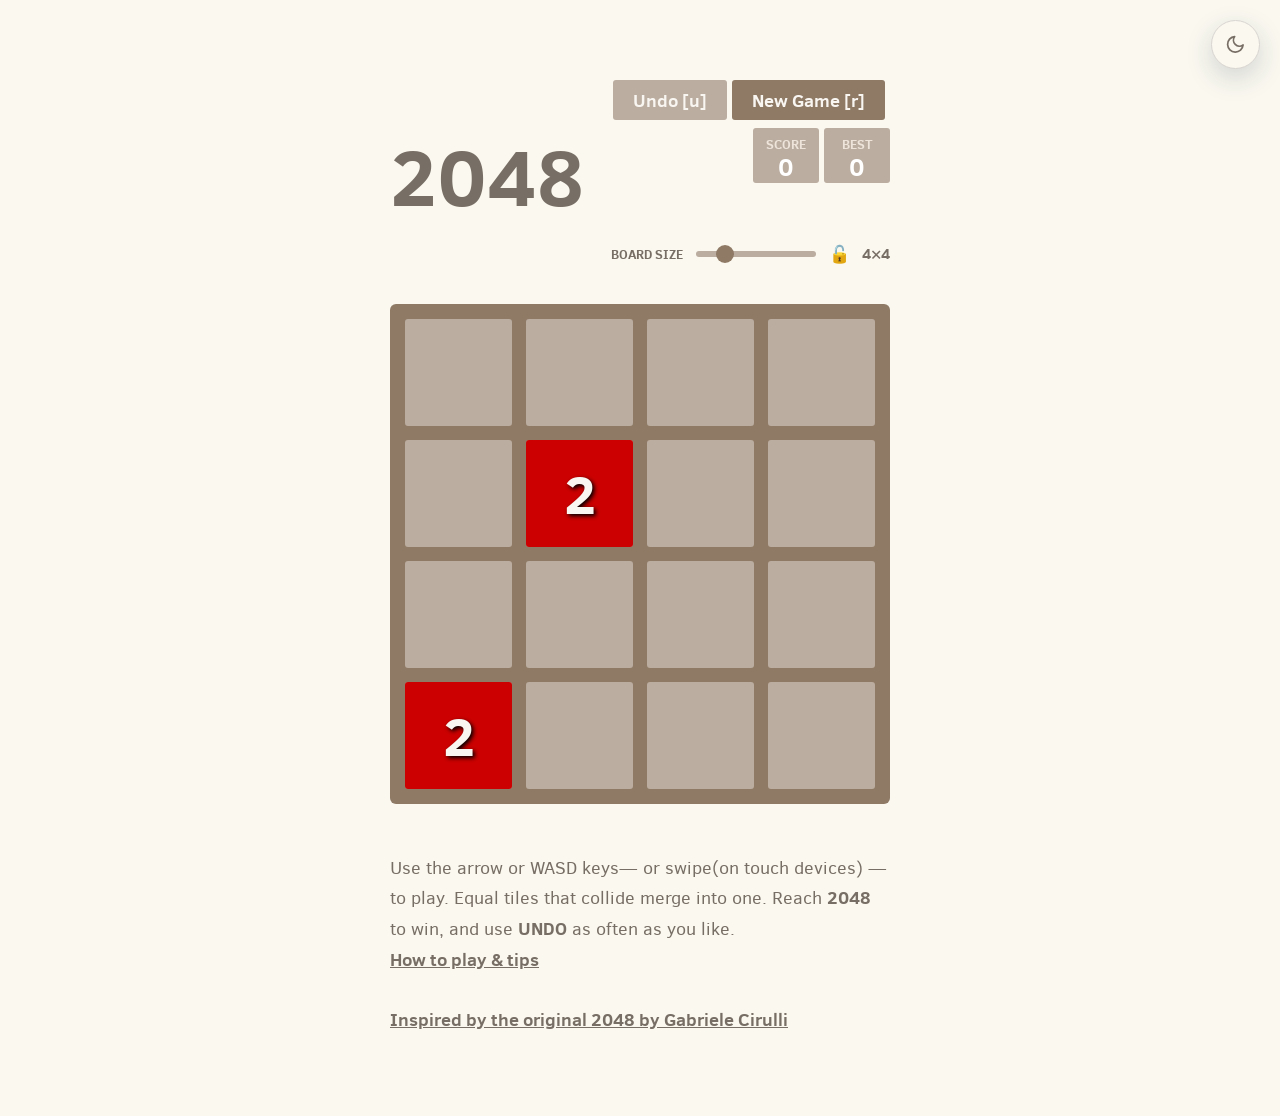
==== index.html @ 8749e520 "First Attempt" ====
<!DOCTYPE html>
<html lang="en">
<head>
  <meta charset="utf-8">
  <title>2048 Game Undo and adjustable board</title>
  <meta name="description" content="The classic 2048 puzzle game with an unlimited undo option, an adjustable board from 3x3 to 8x8, night mode, and automatic session saving. Play with the arrow keys, WASD, or swipe on mobile.">
  <link href="style/main.css" rel="stylesheet" type="text/css">
  <link rel="shortcut icon" href="favicon.ico">
  <meta name="apple-mobile-web-app-capable" content="yes">
  <meta name="apple-mobile-web-app-status-bar-style" content="black">
  <meta name="HandheldFriendly" content="True">
  <meta name="MobileOptimized" content="320">
  <meta name="viewport" content="width=device-width, target-densitydpi=160dpi, initial-scale=1.0, maximum-scale=1, user-scalable=no, minimal-ui">
  <script>
    // Applied before the first paint so reloading in night mode never flashes
    // a white page. Kept in sync by js/theme_manager.js.
    if (localStorage.getItem("theme") === "dark") {
      document.documentElement.setAttribute("data-theme", "dark");
    }
  </script>
</head>
<body>
  <button class="theme-toggle" type="button" aria-label="Switch to dark mode">
    <svg class="icon-moon" viewBox="0 0 24 24" fill="none" stroke="currentColor" stroke-width="2" stroke-linecap="round" stroke-linejoin="round" aria-hidden="true">
      <path d="M21 12.79A9 9 0 1 1 11.21 3 7 7 0 0 0 21 12.79z"></path>
    </svg>
    <svg class="icon-sun" viewBox="0 0 24 24" fill="none" stroke="currentColor" stroke-width="2" stroke-linecap="round" stroke-linejoin="round" aria-hidden="true">
      <circle cx="12" cy="12" r="4"></circle>
      <path d="M12 2v2M12 20v2M4.93 4.93l1.41 1.41M17.66 17.66l1.41 1.41M2 12h2M20 12h2M4.93 19.07l1.41-1.41M17.66 6.34l1.41-1.41"></path>
    </svg>
  </button>

  <div class="container">
    <div class="above-game">

      <a class="restart-button">New Game [r]</a>
      <a class="restart-button undo-button disabled">Undo [u]</a>
    </div>

    <div class="heading">
      <h1 class="title">2048</h1>
      <div class="scores-container">
        <div class="score-container">0</div>
        <div class="best-container">0</div>
      </div>
    </div>

    <div class="board-size">
      <label for="board-size-slider">Board size</label>
      <input type="range" id="board-size-slider" class="board-size-slider"
             min="3" max="8" step="1" value="4"
             aria-label="Board size, from 3 by 3 to 8 by 8">
      <span class="board-size-lock" role="img" aria-label="Board size unlocked"></span>
      <span class="board-size-value">4&#215;4</span>
    </div>

    <div class="game-container">
      <div class="game-message">
        <p></p>
        <div class="lower">
          <a class="keep-playing-button">Keep going</a>
          <a class="retry-button">Try again</a>
          <a class="size-change-confirm-button">OK</a>
          <a class="size-change-cancel-button">Cancel</a>
        </div>
      </div>

      <!-- Filled in by the actuator, which knows how many cells there are. -->
      <div class="grid-container"></div>

      <div class="tile-container"></div>
    </div>

    <p class="game-explanation">
      Use the arrow or WASD keys&mdash; or swipe(on touch devices) &mdash; to play.
      Equal tiles that collide merge into one. Reach <strong>2048</strong> to win,
      and use <strong>UNDO</strong> as often as you like.<br>
      <a href="./how.html">How to play &amp; tips</a>
      <br><br>
      <a href="https://github.com/gabrielecirulli/2048" rel="noopener" target="_blank">Inspired by the original 2048 by <strong>Gabriele Cirulli</strong></a>
    </p>
  </div>

  <script src="js/theme_manager.js"></script>
  <script src="js/keyboard_input_manager.js"></script>
  <script src="js/html_actuator.js"></script>
  <script src="js/grid.js"></script>
  <script src="js/tile.js"></script>
  <script src="js/local_storage_manager.js"></script>
  <script src="js/game_manager.js"></script>
  <script src="js/application.js"></script>
</body>
</html>
---- style/main.css ----
@import url(fonts/clear-sans.css);

/* ------------------------------------------------------------------
   Base
   ------------------------------------------------------------------ */
html, body {
  margin: 0;
  padding: 0;
  background: var(--page-bg);
  color: var(--ink);
  font-family: "Clear Sans", "Helvetica Neue", Arial, sans-serif;
  font-size: 18px;
}

body {
  margin: 80px 0;
  background: transparent;
  transition: color 0.25s ease;
}

p {
  margin-top: 0;
  margin-bottom: 10px;
  line-height: 1.65;
}

a {
  color: var(--ink);
  font-weight: bold;
  text-decoration: underline;
  cursor: pointer;
}

strong.important {
  text-transform: uppercase;
}

h2 {
  margin: 30px 0 10px;
  font-size: 20px;
  line-height: 1.3;
}

ol, ul {
  margin-top: 0;
  margin-bottom: 10px;
  padding-left: 22px;
  line-height: 1.65;
}

ol li, ul li {
  margin-bottom: 6px;
}

hr {
  border: none;
  border-bottom: 1px solid var(--rule);
  margin-top: 20px;
  margin-bottom: 30px;
}

/* ------------------------------------------------------------------
   Board geometry

   The board is square and its cell count is adjustable, so no size below is
   hard-coded: everything is derived from how wide the board is and how much
   space sits between the cells. `--n` is the cell count and is set by the
   actuator each time the board is drawn, which is what lets a single set of
   rules lay out 3x3 through 8x8.
   ------------------------------------------------------------------ */
:root {
  --board-size: 500px;
  --board-padding: 15px;
  --tile-gap: 14px;

  /* Every colour on the page comes from here, so night mode is nothing but a
     second set of values on <html data-theme="dark">. Nothing below hard-codes
     a colour. */
  --page-bg: #faf8ef;
  --ink: #776e65;
  --rule: #d8d4d0;
  --board-bg: #8f7a66;
  --cell-bg: #bbada0;
  --button-bg: #8f7a66;
  --button-ink: #f9f6f2;
  --box-bg: #bbada0;
  --box-label: #eee4da;
  --tile-ink: #f9f6f2;
  --tile-shadow: #000000;
  --overlay-bg: rgba(238, 228, 218, 0.5);
  --overlay-won-bg: rgba(237, 194, 46, 0.5);
  --toggle-shadow: rgba(29, 52, 91, 0.18);
  --gain-ink: rgba(119, 110, 101, 0.9);
  --focus-ring: rgba(143, 122, 102, 0.4);
  color-scheme: light;
}

/* Night mode. Values follow the dark palette of the portfolio site, so the
   game and that page read as the same product. */
:root[data-theme="dark"] {
  --page-bg: #0c1322;
  --ink: #e6edf7;
  --rule: #2a3a55;
  --board-bg: #151e2e;
  --cell-bg: #22304a;
  --button-bg: #26417a;
  --button-ink: #eaf2ff;
  --box-bg: #22304a;
  --box-label: #94a3b8;
  --tile-ink: #f9f6f2;
  --tile-shadow: rgba(0, 0, 0, 0.55);
  --overlay-bg: rgba(12, 19, 34, 0.78);
  --overlay-won-bg: rgba(29, 95, 209, 0.6);
  --toggle-shadow: rgba(0, 0, 0, 0.45);
  --gain-ink: #eaf2ff;
  --focus-ring: rgba(110, 168, 255, 0.45);
  color-scheme: dark;

  /* The glow belongs to the root layer so it remains continuous through the
     body's top and bottom margins. */
  background:
    radial-gradient(circle at top left, #1b2c4d 0, transparent 34rem),
    var(--page-bg);
}

.container {
  width: var(--board-size);
  margin: 0 auto;
}

/* ------------------------------------------------------------------
   Heading
   ------------------------------------------------------------------ */
.heading:after {
  content: "";
  display: block;
  clear: both;
}

h1.title {
  font-size: 80px;
  font-weight: bold;
  margin: 0;
  display: block;
  float: left;
}

.scores-container {
  float: right;
  text-align: right;
}

.score-container, .best-container {
  position: relative;
  display: inline-block;
  background: var(--box-bg);
  padding: 15px 25px;
  font-size: 25px;
  height: 25px;
  line-height: 47px;
  font-weight: bold;
  border-radius: 3px;
  color: white;
  margin-top: 8px;
  text-align: center;
}

.score-container:after, .best-container:after {
  position: absolute;
  width: 100%;
  top: 10px;
  left: 0;
  text-transform: uppercase;
  font-size: 13px;
  line-height: 13px;
  text-align: center;
  color: var(--box-label);
}

.score-container:after { content: "Score"; }
.best-container:after  { content: "Best"; }

.score-container .score-addition, .best-container .score-addition {
  position: absolute;
  right: 30px;
  font-size: 25px;
  line-height: 25px;
  font-weight: bold;
  color: var(--gain-ink);
  z-index: 100;
  -webkit-animation: move-up 600ms ease-in;
  -moz-animation: move-up 600ms ease-in;
  animation: move-up 600ms ease-in;
  -webkit-animation-fill-mode: both;
  -moz-animation-fill-mode: both;
  animation-fill-mode: both;
}

/* Floating "+4" that rises out of the score box */
@-webkit-keyframes move-up {
  0%   { top: 25px;  opacity: 1; }
  100% { top: -50px; opacity: 0; }
}
@-moz-keyframes move-up {
  0%   { top: 25px;  opacity: 1; }
  100% { top: -50px; opacity: 0; }
}
@keyframes move-up {
  0%   { top: 25px;  opacity: 1; }
  100% { top: -50px; opacity: 0; }
}

/* ------------------------------------------------------------------
   Game board
   ------------------------------------------------------------------ */
.game-container {
  /* Overridden by the actuator whenever the board is redrawn. */
  --n: 4;
  --board-inner: calc(var(--board-size) - 2 * var(--board-padding));
  --tile-size: calc((var(--board-inner) - (var(--n) - 1) * var(--tile-gap)) / var(--n));
  --tile-pitch: calc(var(--tile-size) + var(--tile-gap));

  margin-top: 40px;
  position: relative;
  padding: var(--board-padding);
  cursor: default;
  -webkit-touch-callout: none;
  -ms-touch-callout: none;
  -webkit-user-select: none;
  -moz-user-select: none;
  -ms-user-select: none;
  touch-action: none;
  background: var(--board-bg);
  border-radius: 6px;
  width: var(--board-size);
  height: var(--board-size);
  -webkit-box-sizing: border-box;
  -moz-box-sizing: border-box;
  box-sizing: border-box;
}

/* The empty cells behind the tiles. Laid out as a grid so the cell count can
   change without any per-size rules. */
.grid-container {
  position: absolute;
  z-index: 1;
  display: grid;
  grid-template-columns: repeat(var(--n), var(--tile-size));
  grid-auto-rows: var(--tile-size);
  gap: var(--tile-gap);
}

.grid-cell {
  border-radius: 3px;
  background: var(--cell-bg);
}

.tile-container {
  position: absolute;
  z-index: 2;
}

/* ------------------------------------------------------------------
   Tiles
   ------------------------------------------------------------------ */
.tile, .tile .tile-inner {
  width: var(--tile-size);
  height: var(--tile-size);
  line-height: var(--tile-size);
}

.tile {
  position: absolute;
  -webkit-transition: 100ms ease-in-out;
  -moz-transition: 100ms ease-in-out;
  transition: 100ms ease-in-out;
  -webkit-transition-property: -webkit-transform;
  -moz-transition-property: -moz-transform;
  transition-property: transform;
}

/* Type scales with the tile, so the same rules read correctly on a cramped
   8x8 board and a roomy 3x3 one. */
.tile .tile-inner {
  border-radius: 3px;
  text-align: center;
  font-weight: bold;
  z-index: 10;
  font-size: calc(var(--tile-size) * 0.51);
  text-shadow: 2px 2px 4px var(--tile-shadow);
  color: var(--tile-ink);
}

.tile.tile-2    .tile-inner { background: #cc0000; }
.tile.tile-4    .tile-inner { background: #cccc00; }
.tile.tile-8    .tile-inner { background: #00cc00; }
.tile.tile-16   .tile-inner { background: #00cccc; }
.tile.tile-32   .tile-inner { background: #0000cc; }
.tile.tile-64   .tile-inner { background: #cc00cc; }
.tile.tile-128  .tile-inner { background: #cc6600; box-shadow: 0 0 30px 10px rgba(243, 215, 116, 0.2381), inset 0 0 0 1px rgba(255, 255, 255, 0.14286); font-size: calc(var(--tile-size) * 0.42); }
.tile.tile-256  .tile-inner { background: #66cc00; box-shadow: 0 0 30px 10px rgba(243, 215, 116, 0.31746), inset 0 0 0 1px rgba(255, 255, 255, 0.19048); font-size: calc(var(--tile-size) * 0.42); }
.tile.tile-512  .tile-inner { background: #00cc66; box-shadow: 0 0 30px 10px rgba(243, 215, 116, 0.39683), inset 0 0 0 1px rgba(255, 255, 255, 0.2381); font-size: calc(var(--tile-size) * 0.42); }
.tile.tile-1024 .tile-inner { background: #0066cc; box-shadow: 0 0 30px 10px rgba(243, 215, 116, 0.47619), inset 0 0 0 1px rgba(255, 255, 255, 0.28571); font-size: calc(var(--tile-size) * 0.33); }
.tile.tile-2048 .tile-inner { background: #6600cc; box-shadow: 0 0 30px 10px rgba(243, 215, 116, 0.55556), inset 0 0 0 1px rgba(255, 255, 255, 0.33333); font-size: calc(var(--tile-size) * 0.33); }
.tile.tile-super .tile-inner { background: #cc0066; font-size: calc(var(--tile-size) * 0.28); }

/* Night-mode tile ramp: same hue order, less glare against the dark board. */
:root[data-theme="dark"] .tile.tile-2    .tile-inner { background: #a62929; }
:root[data-theme="dark"] .tile.tile-4    .tile-inner { background: #a3a32c; }
:root[data-theme="dark"] .tile.tile-8    .tile-inner { background: #2a9d4a; }
:root[data-theme="dark"] .tile.tile-16   .tile-inner { background: #2a9ba8; }
:root[data-theme="dark"] .tile.tile-32   .tile-inner { background: #2f4bb5; }
:root[data-theme="dark"] .tile.tile-64   .tile-inner { background: #a52f9c; }
:root[data-theme="dark"] .tile.tile-128  .tile-inner { background: #a8641f; }
:root[data-theme="dark"] .tile.tile-256  .tile-inner { background: #5f9c2a; }
:root[data-theme="dark"] .tile.tile-512  .tile-inner { background: #1f9c72; }
:root[data-theme="dark"] .tile.tile-1024 .tile-inner { background: #2a6ba8; }
:root[data-theme="dark"] .tile.tile-2048 .tile-inner { background: #6a3fb5; }
:root[data-theme="dark"] .tile.tile-super .tile-inner { background: #b53f7a; }

/* Cell positions, 1-based. The transform is a multiple of the pitch, so the
   slide transition works the same at any board size. */
.tile.tile-position-1-1 { transform: translate(calc(var(--tile-pitch) * 0), calc(var(--tile-pitch) * 0)); }
.tile.tile-position-1-2 { transform: translate(calc(var(--tile-pitch) * 0), calc(var(--tile-pitch) * 1)); }
.tile.tile-position-1-3 { transform: translate(calc(var(--tile-pitch) * 0), calc(var(--tile-pitch) * 2)); }
.tile.tile-position-1-4 { transform: translate(calc(var(--tile-pitch) * 0), calc(var(--tile-pitch) * 3)); }
.tile.tile-position-1-5 { transform: translate(calc(var(--tile-pitch) * 0), calc(var(--tile-pitch) * 4)); }
.tile.tile-position-1-6 { transform: translate(calc(var(--tile-pitch) * 0), calc(var(--tile-pitch) * 5)); }
.tile.tile-position-1-7 { transform: translate(calc(var(--tile-pitch) * 0), calc(var(--tile-pitch) * 6)); }
.tile.tile-position-1-8 { transform: translate(calc(var(--tile-pitch) * 0), calc(var(--tile-pitch) * 7)); }

.tile.tile-position-2-1 { transform: translate(calc(var(--tile-pitch) * 1), calc(var(--tile-pitch) * 0)); }
.tile.tile-position-2-2 { transform: translate(calc(var(--tile-pitch) * 1), calc(var(--tile-pitch) * 1)); }
.tile.tile-position-2-3 { transform: translate(calc(var(--tile-pitch) * 1), calc(var(--tile-pitch) * 2)); }
.tile.tile-position-2-4 { transform: translate(calc(var(--tile-pitch) * 1), calc(var(--tile-pitch) * 3)); }
.tile.tile-position-2-5 { transform: translate(calc(var(--tile-pitch) * 1), calc(var(--tile-pitch) * 4)); }
.tile.tile-position-2-6 { transform: translate(calc(var(--tile-pitch) * 1), calc(var(--tile-pitch) * 5)); }
.tile.tile-position-2-7 { transform: translate(calc(var(--tile-pitch) * 1), calc(var(--tile-pitch) * 6)); }
.tile.tile-position-2-8 { transform: translate(calc(var(--tile-pitch) * 1), calc(var(--tile-pitch) * 7)); }

.tile.tile-position-3-1 { transform: translate(calc(var(--tile-pitch) * 2), calc(var(--tile-pitch) * 0)); }
.tile.tile-position-3-2 { transform: translate(calc(var(--tile-pitch) * 2), calc(var(--tile-pitch) * 1)); }
.tile.tile-position-3-3 { transform: translate(calc(var(--tile-pitch) * 2), calc(var(--tile-pitch) * 2)); }
.tile.tile-position-3-4 { transform: translate(calc(var(--tile-pitch) * 2), calc(var(--tile-pitch) * 3)); }
.tile.tile-position-3-5 { transform: translate(calc(var(--tile-pitch) * 2), calc(var(--tile-pitch) * 4)); }
.tile.tile-position-3-6 { transform: translate(calc(var(--tile-pitch) * 2), calc(var(--tile-pitch) * 5)); }
.tile.tile-position-3-7 { transform: translate(calc(var(--tile-pitch) * 2), calc(var(--tile-pitch) * 6)); }
.tile.tile-position-3-8 { transform: translate(calc(var(--tile-pitch) * 2), calc(var(--tile-pitch) * 7)); }

.tile.tile-position-4-1 { transform: translate(calc(var(--tile-pitch) * 3), calc(var(--tile-pitch) * 0)); }
.tile.tile-position-4-2 { transform: translate(calc(var(--tile-pitch) * 3), calc(var(--tile-pitch) * 1)); }
.tile.tile-position-4-3 { transform: translate(calc(var(--tile-pitch) * 3), calc(var(--tile-pitch) * 2)); }
.tile.tile-position-4-4 { transform: translate(calc(var(--tile-pitch) * 3), calc(var(--tile-pitch) * 3)); }
.tile.tile-position-4-5 { transform: translate(calc(var(--tile-pitch) * 3), calc(var(--tile-pitch) * 4)); }
.tile.tile-position-4-6 { transform: translate(calc(var(--tile-pitch) * 3), calc(var(--tile-pitch) * 5)); }
.tile.tile-position-4-7 { transform: translate(calc(var(--tile-pitch) * 3), calc(var(--tile-pitch) * 6)); }
.tile.tile-position-4-8 { transform: translate(calc(var(--tile-pitch) * 3), calc(var(--tile-pitch) * 7)); }

.tile.tile-position-5-1 { transform: translate(calc(var(--tile-pitch) * 4), calc(var(--tile-pitch) * 0)); }
.tile.tile-position-5-2 { transform: translate(calc(var(--tile-pitch) * 4), calc(var(--tile-pitch) * 1)); }
.tile.tile-position-5-3 { transform: translate(calc(var(--tile-pitch) * 4), calc(var(--tile-pitch) * 2)); }
.tile.tile-position-5-4 { transform: translate(calc(var(--tile-pitch) * 4), calc(var(--tile-pitch) * 3)); }
.tile.tile-position-5-5 { transform: translate(calc(var(--tile-pitch) * 4), calc(var(--tile-pitch) * 4)); }
.tile.tile-position-5-6 { transform: translate(calc(var(--tile-pitch) * 4), calc(var(--tile-pitch) * 5)); }
.tile.tile-position-5-7 { transform: translate(calc(var(--tile-pitch) * 4), calc(var(--tile-pitch) * 6)); }
.tile.tile-position-5-8 { transform: translate(calc(var(--tile-pitch) * 4), calc(var(--tile-pitch) * 7)); }

.tile.tile-position-6-1 { transform: translate(calc(var(--tile-pitch) * 5), calc(var(--tile-pitch) * 0)); }
.tile.tile-position-6-2 { transform: translate(calc(var(--tile-pitch) * 5), calc(var(--tile-pitch) * 1)); }
.tile.tile-position-6-3 { transform: translate(calc(var(--tile-pitch) * 5), calc(var(--tile-pitch) * 2)); }
.tile.tile-position-6-4 { transform: translate(calc(var(--tile-pitch) * 5), calc(var(--tile-pitch) * 3)); }
.tile.tile-position-6-5 { transform: translate(calc(var(--tile-pitch) * 5), calc(var(--tile-pitch) * 4)); }
.tile.tile-position-6-6 { transform: translate(calc(var(--tile-pitch) * 5), calc(var(--tile-pitch) * 5)); }
.tile.tile-position-6-7 { transform: translate(calc(var(--tile-pitch) * 5), calc(var(--tile-pitch) * 6)); }
.tile.tile-position-6-8 { transform: translate(calc(var(--tile-pitch) * 5), calc(var(--tile-pitch) * 7)); }

.tile.tile-position-7-1 { transform: translate(calc(var(--tile-pitch) * 6), calc(var(--tile-pitch) * 0)); }
.tile.tile-position-7-2 { transform: translate(calc(var(--tile-pitch) * 6), calc(var(--tile-pitch) * 1)); }
.tile.tile-position-7-3 { transform: translate(calc(var(--tile-pitch) * 6), calc(var(--tile-pitch) * 2)); }
.tile.tile-position-7-4 { transform: translate(calc(var(--tile-pitch) * 6), calc(var(--tile-pitch) * 3)); }
.tile.tile-position-7-5 { transform: translate(calc(var(--tile-pitch) * 6), calc(var(--tile-pitch) * 4)); }
.tile.tile-position-7-6 { transform: translate(calc(var(--tile-pitch) * 6), calc(var(--tile-pitch) * 5)); }
.tile.tile-position-7-7 { transform: translate(calc(var(--tile-pitch) * 6), calc(var(--tile-pitch) * 6)); }
.tile.tile-position-7-8 { transform: translate(calc(var(--tile-pitch) * 6), calc(var(--tile-pitch) * 7)); }

.tile.tile-position-8-1 { transform: translate(calc(var(--tile-pitch) * 7), calc(var(--tile-pitch) * 0)); }
.tile.tile-position-8-2 { transform: translate(calc(var(--tile-pitch) * 7), calc(var(--tile-pitch) * 1)); }
.tile.tile-position-8-3 { transform: translate(calc(var(--tile-pitch) * 7), calc(var(--tile-pitch) * 2)); }
.tile.tile-position-8-4 { transform: translate(calc(var(--tile-pitch) * 7), calc(var(--tile-pitch) * 3)); }
.tile.tile-position-8-5 { transform: translate(calc(var(--tile-pitch) * 7), calc(var(--tile-pitch) * 4)); }
.tile.tile-position-8-6 { transform: translate(calc(var(--tile-pitch) * 7), calc(var(--tile-pitch) * 5)); }
.tile.tile-position-8-7 { transform: translate(calc(var(--tile-pitch) * 7), calc(var(--tile-pitch) * 6)); }
.tile.tile-position-8-8 { transform: translate(calc(var(--tile-pitch) * 7), calc(var(--tile-pitch) * 7)); }


/* ------------------------------------------------------------------
   Tile animations
   ------------------------------------------------------------------ */

/* New tile scales up from nothing */
@-webkit-keyframes appear {
  0%   { opacity: 0; -webkit-transform: scale(0); -moz-transform: scale(0); transform: scale(0); }
  100% { opacity: 1; -webkit-transform: scale(1); -moz-transform: scale(1); transform: scale(1); }
}
@-moz-keyframes appear {
  0%   { opacity: 0; -webkit-transform: scale(0); -moz-transform: scale(0); transform: scale(0); }
  100% { opacity: 1; -webkit-transform: scale(1); -moz-transform: scale(1); transform: scale(1); }
}
@keyframes appear {
  0%   { opacity: 0; -webkit-transform: scale(0); -moz-transform: scale(0); transform: scale(0); }
  100% { opacity: 1; -webkit-transform: scale(1); -moz-transform: scale(1); transform: scale(1); }
}

.tile-new .tile-inner {
  -webkit-animation: appear 200ms ease 100ms;
  -moz-animation: appear 200ms ease 100ms;
  animation: appear 200ms ease 100ms;
  -webkit-animation-fill-mode: backwards;
  -moz-animation-fill-mode: backwards;
  animation-fill-mode: backwards;
}

/* Merged tile overshoots then settles */
@-webkit-keyframes pop {
  0%   { -webkit-transform: scale(0); -moz-transform: scale(0); transform: scale(0); }
  50%  { -webkit-transform: scale(1.2); -moz-transform: scale(1.2); transform: scale(1.2); }
  100% { -webkit-transform: scale(1); -moz-transform: scale(1); transform: scale(1); }
}
@-moz-keyframes pop {
  0%   { -webkit-transform: scale(0); -moz-transform: scale(0); transform: scale(0); }
  50%  { -webkit-transform: scale(1.2); -moz-transform: scale(1.2); transform: scale(1.2); }
  100% { -webkit-transform: scale(1); -moz-transform: scale(1); transform: scale(1); }
}
@keyframes pop {
  0%   { -webkit-transform: scale(0); -moz-transform: scale(0); transform: scale(0); }
  50%  { -webkit-transform: scale(1.2); -moz-transform: scale(1.2); transform: scale(1.2); }
  100% { -webkit-transform: scale(1); -moz-transform: scale(1); transform: scale(1); }
}

.tile-merged .tile-inner {
  z-index: 20;
  -webkit-animation: pop 200ms ease 100ms;
  -moz-animation: pop 200ms ease 100ms;
  animation: pop 200ms ease 100ms;
  -webkit-animation-fill-mode: backwards;
  -moz-animation-fill-mode: backwards;
  animation-fill-mode: backwards;
}

/* ------------------------------------------------------------------
   Game over / win overlay
   ------------------------------------------------------------------ */
@-webkit-keyframes fade-in {
  0%   { opacity: 0; }
  100% { opacity: 1; }
}
@-moz-keyframes fade-in {
  0%   { opacity: 0; }
  100% { opacity: 1; }
}
@keyframes fade-in {
  0%   { opacity: 0; }
  100% { opacity: 1; }
}

.game-container .game-message {
  display: none;
  position: absolute;
  top: 0;
  right: 0;
  bottom: 0;
  left: 0;
  background: var(--overlay-bg);
  z-index: 100;
  text-align: center;
  -webkit-animation: fade-in 300ms ease;
  -moz-animation: fade-in 300ms ease;
  animation: fade-in 300ms ease;
  -webkit-animation-fill-mode: both;
  -moz-animation-fill-mode: both;
  animation-fill-mode: both;
}

.game-container .game-message p {
  font-size: 60px;
  font-weight: bold;
  height: 60px;
  line-height: 60px;
  margin-top: 222px;
}

.game-container .game-message .lower {
  display: block;
  margin-top: 59px;
}

.game-container .game-message a {
  display: inline-block;
  background: var(--button-bg);
  border-radius: 3px;
  padding: 0 20px;
  text-decoration: none;
  color: var(--button-ink);
  height: 40px;
  line-height: 42px;
  margin-left: 9px;
}

.game-container .game-message a.keep-playing-button,
.game-container .game-message a.size-change-confirm-button,
.game-container .game-message a.size-change-cancel-button { display: none; }

.game-container .game-message.game-won {
  background: var(--overlay-won-bg);
  color: var(--button-ink);
}
.game-container .game-message.game-won a.keep-playing-button { display: inline-block; }

.game-container .game-message.game-size-change {
  display: block;
  color: var(--button-ink);
}

.game-container .game-message.game-size-change p {
  height: auto;
  margin: 185px 30px 0;
  font-size: 32px;
  line-height: 40px;
}

.game-container .game-message.game-size-change .lower { margin-top: 35px; }
.game-container .game-message.game-size-change a.retry-button { display: none; }
.game-container .game-message.game-size-change a.size-change-confirm-button,
.game-container .game-message.game-size-change a.size-change-cancel-button { display: inline-block; }

.game-container .game-message.game-won,
.game-container .game-message.game-over { display: block; }

/* ------------------------------------------------------------------
   Buttons
   ------------------------------------------------------------------ */
.above-game:after {
  content: "";
  display: block;
  clear: both;
}

.restart-button {
  display: block;
  float: right;
  background: var(--button-bg);
  border-radius: 3px;
  padding: 0 20px;
  text-decoration: none;
  color: var(--button-ink);
  height: 40px;
  line-height: 42px;
  text-align: center;
  margin-right: 5px;
}

.undo-button { margin-right: 5px; }

.disabled { background: var(--cell-bg); }

/* ------------------------------------------------------------------
   Board size slider
   ------------------------------------------------------------------ */
.board-size {
  clear: both;
  padding-top: 10px;
  text-align: right;
  font-size: 13px;
  line-height: 20px;
  font-weight: bold;
  text-transform: uppercase;
  color: var(--ink);
}

.board-size label {
  vertical-align: middle;
  cursor: pointer;
}

.board-size-lock {
  display: inline-block;
  width: 18px;
  margin-right: 4px;
  vertical-align: middle;
  font-size: 17px;
  line-height: 20px;
  text-align: center;
}

.board-size-lock:after { content: "\1F513"; }
.board-size-lock.locked:after { content: "\1F512"; }

.board-size-value {
  display: inline-block;
  min-width: 36px;
  text-align: right;
  vertical-align: middle;
  font-size: 15px;
}

.board-size-slider {
  -webkit-appearance: none;
  appearance: none;
  vertical-align: middle;
  width: 120px;
  height: 6px;
  margin: 0 10px;
  padding: 0;
  border: none;
  border-radius: 3px;
  background: var(--cell-bg);
  outline: none;
  cursor: pointer;
}

.board-size-slider::-webkit-slider-thumb {
  -webkit-appearance: none;
  appearance: none;
  width: 18px;
  height: 18px;
  border: none;
  border-radius: 50%;
  background: var(--board-bg);
  cursor: pointer;
}

.board-size-slider::-moz-range-thumb {
  width: 18px;
  height: 18px;
  border: none;
  border-radius: 50%;
  background: var(--board-bg);
  cursor: pointer;
}

.board-size-slider:focus::-webkit-slider-thumb { box-shadow: 0 0 0 3px var(--focus-ring); }
.board-size-slider:focus::-moz-range-thumb     { box-shadow: 0 0 0 3px var(--focus-ring); }

/* ------------------------------------------------------------------
   Night mode toggle

   Lifted from the portfolio site: a fixed round button above everything,
   swapping a moon for a sun. The icons are inline SVG, so the two visible
   icons here are the only ones that need to exist.
   ------------------------------------------------------------------ */
.theme-toggle {
  position: fixed;
  top: 1.1rem;
  right: 1.1rem;
  z-index: 100;
  display: grid;
  width: 2.75rem;
  height: 2.75rem;
  padding: 0;
  place-items: center;
  border: 1px solid var(--rule);
  border-radius: 50%;
  color: var(--ink);
  background: var(--page-bg);
  box-shadow: 0 0.5rem 1.5rem var(--toggle-shadow);
  cursor: pointer;
  transition: transform 0.15s ease, background 0.25s ease, color 0.25s ease;
}

.theme-toggle:hover {
  transform: translateY(-2px);
}

.theme-toggle svg {
  width: 1.15rem;
  height: 1.15rem;
}

.theme-toggle .icon-sun { display: none; }

:root[data-theme="dark"] .theme-toggle .icon-sun  { display: block; }
:root[data-theme="dark"] .theme-toggle .icon-moon { display: none; }

.game-explanation { margin-top: 50px; }

/* ------------------------------------------------------------------
   Mobile
   ------------------------------------------------------------------ */
@media screen and (max-width: 520px) {
  .theme-toggle {
    top: 0.6rem;
    right: 0.6rem;
    width: 2.25rem;
    height: 2.25rem;
  }

  :root {
    --board-size: 280px;
    --board-padding: 10px;
    --tile-gap: 10px;
  }

  html, body { font-size: 15px; }

  body {
    margin: 20px 0;
    padding: 0 20px;
  }

  h1.title {
    font-size: 27px;
    margin-top: 15px;
  }

  .score-container, .best-container {
    margin-top: 0;
    padding: 15px 10px;
    min-width: 40px;
  }

  .heading { margin-bottom: 10px; }

  .restart-button {
    width: 42%;
    padding: 0;
    display: block;
    box-sizing: border-box;
    margin-top: 2px;
  }

  .game-container { margin-top: 17px; }

  .board-size-slider { width: 90px; margin: 0 6px; }

  .game-container .game-message p {
    font-size: 60px;
    height: 60px;
    line-height: 60px;
    margin-top: 222px;
  }
  .game-container .game-message .lower { margin-top: 59px; }

  .game-message p {
    font-size: 30px !important;
    height: 30px !important;
    line-height: 30px !important;
    margin-top: 90px !important;
  }
  .game-message .lower { margin-top: 30px !important; }
}
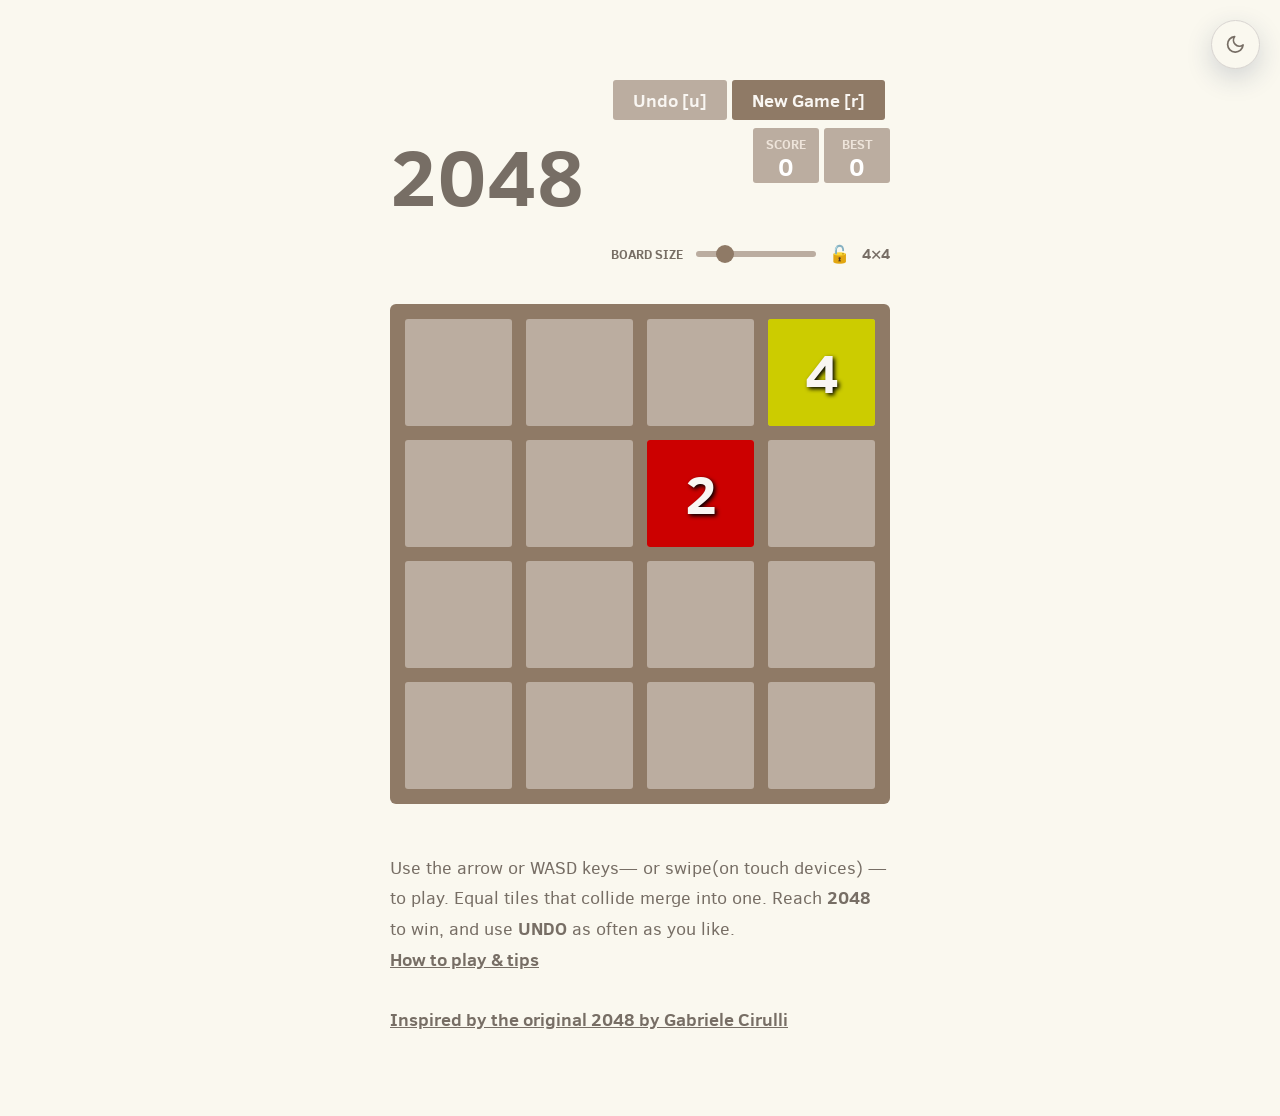
==== commit 4ea62082: "More readable popup message" ====
--- a/index.html
+++ b/index.html
@@ -31,44 +31,51 @@
   </button>
 
   <div class="container">
-    <div class="above-game">
+    <div class="game-area">
+      <div class="above-game">
+        <a class="restart-button">New Game [r]</a>
+        <a class="restart-button undo-button disabled">Undo [u]</a>
+      </div>
 
-      <a class="restart-button">New Game [r]</a>
-      <a class="restart-button undo-button disabled">Undo [u]</a>
-    </div>
+      <div class="heading">
+        <h1 class="title">2048</h1>
+        <div class="scores-container">
+          <div class="score-container">0</div>
+          <div class="best-container">0</div>
+        </div>
+      </div>
 
-    <div class="heading">
-      <h1 class="title">2048</h1>
-      <div class="scores-container">
-        <div class="score-container">0</div>
-        <div class="best-container">0</div>
+      <div class="board-size">
+        <label for="board-size-slider">Board size</label>
+        <input type="range" id="board-size-slider" class="board-size-slider"
+               min="3" max="8" step="1" value="4"
+               aria-label="Board size, from 3 by 3 to 8 by 8">
+        <span class="board-size-lock" role="img" aria-label="Board size unlocked"></span>
+        <span class="board-size-value">4&#215;4</span>
       </div>
-    </div>
 
-    <div class="board-size">
-      <label for="board-size-slider">Board size</label>
-      <input type="range" id="board-size-slider" class="board-size-slider"
-             min="3" max="8" step="1" value="4"
-             aria-label="Board size, from 3 by 3 to 8 by 8">
-      <span class="board-size-lock" role="img" aria-label="Board size unlocked"></span>
-      <span class="board-size-value">4&#215;4</span>
-    </div>
+      <div class="game-container">
+        <div class="game-message">
+          <p></p>
+          <div class="lower">
+            <a class="keep-playing-button">Keep going</a>
+            <a class="retry-button">Try again</a>
+          </div>
+        </div>
 
-    <div class="game-container">
-      <div class="game-message">
+        <!-- Filled in by the actuator, which knows how many cells there are. -->
+        <div class="grid-container"></div>
+
+        <div class="tile-container"></div>
+      </div>
+
+      <div class="size-change-message">
         <p></p>
         <div class="lower">
-          <a class="keep-playing-button">Keep going</a>
-          <a class="retry-button">Try again</a>
           <a class="size-change-confirm-button">OK</a>
           <a class="size-change-cancel-button">Cancel</a>
         </div>
       </div>
-
-      <!-- Filled in by the actuator, which knows how many cells there are. -->
-      <div class="grid-container"></div>
-
-      <div class="tile-container"></div>
     </div>
 
     <p class="game-explanation">
--- a/style/main.css
+++ b/style/main.css
@@ -89,6 +89,9 @@
   --tile-shadow: #000000;
   --overlay-bg: rgba(238, 228, 218, 0.5);
   --overlay-won-bg: rgba(237, 194, 46, 0.5);
+  --size-change-bg: rgba(250, 248, 239, 0.7);
+  --size-change-ink: #5f554b;
+  --size-change-rule: #d8d4d0;
   --toggle-shadow: rgba(29, 52, 91, 0.18);
   --gain-ink: rgba(119, 110, 101, 0.9);
   --focus-ring: rgba(143, 122, 102, 0.4);
@@ -111,6 +114,9 @@
   --tile-shadow: rgba(0, 0, 0, 0.55);
   --overlay-bg: rgba(12, 19, 34, 0.78);
   --overlay-won-bg: rgba(29, 95, 209, 0.6);
+  --size-change-bg: rgba(12, 19, 34, 0.7);
+  --size-change-ink: #eaf2ff;
+  --size-change-rule: #2a3a55;
   --toggle-shadow: rgba(0, 0, 0, 0.45);
   --gain-ink: #eaf2ff;
   --focus-ring: rgba(110, 168, 255, 0.45);
@@ -506,9 +512,7 @@
   margin-left: 9px;
 }
 
-.game-container .game-message a.keep-playing-button,
-.game-container .game-message a.size-change-confirm-button,
-.game-container .game-message a.size-change-cancel-button { display: none; }
+.game-container .game-message a.keep-playing-button { display: none; }
 
 .game-container .game-message.game-won {
   background: var(--overlay-won-bg);
@@ -516,25 +520,65 @@
 }
 .game-container .game-message.game-won a.keep-playing-button { display: inline-block; }
 
-.game-container .game-message.game-size-change {
-  display: block;
-  color: var(--button-ink);
-}
-
-.game-container .game-message.game-size-change p {
-  height: auto;
-  margin: 185px 30px 0;
-  font-size: 32px;
-  line-height: 40px;
-}
-
-.game-container .game-message.game-size-change .lower { margin-top: 35px; }
-.game-container .game-message.game-size-change a.retry-button { display: none; }
-.game-container .game-message.game-size-change a.size-change-confirm-button,
-.game-container .game-message.game-size-change a.size-change-cancel-button { display: inline-block; }
-
 .game-container .game-message.game-won,
 .game-container .game-message.game-over { display: block; }
+
+.game-area { position: relative; }
+
+.size-change-message {
+  display: none;
+  position: absolute;
+  top: 0;
+  right: 0;
+  bottom: 0;
+  left: 0;
+  z-index: 101;
+  box-sizing: border-box;
+  align-items: center;
+  justify-content: center;
+  padding: 30px;
+  background: var(--size-change-bg);
+  color: var(--size-change-ink);
+  text-align: center;
+  -webkit-animation: fade-in 300ms ease;
+  -moz-animation: fade-in 300ms ease;
+  animation: fade-in 300ms ease;
+  -webkit-animation-fill-mode: both;
+  -moz-animation-fill-mode: both;
+  animation-fill-mode: both;
+}
+
+.size-change-message.game-size-change { display: flex; }
+
+.size-change-message p {
+  max-width: 380px;
+  margin: 0;
+  font-size: 32px;
+  font-weight: bold;
+  line-height: 1.25;
+}
+
+.size-change-message .lower {
+  position: absolute;
+  right: 30px;
+  bottom: 30px;
+  left: 30px;
+}
+
+.size-change-message a {
+  display: inline-block;
+  min-width: 44px;
+  height: 40px;
+  margin: 0 4px;
+  padding: 0 20px;
+  border: 1px solid var(--size-change-rule);
+  border-radius: 3px;
+  background: var(--button-bg);
+  color: var(--button-ink);
+  font-weight: bold;
+  line-height: 40px;
+  text-decoration: none;
+}
 
 /* ------------------------------------------------------------------
    Buttons
@@ -733,18 +777,27 @@
   .board-size-slider { width: 90px; margin: 0 6px; }
 
   .game-container .game-message p {
-    font-size: 60px;
-    height: 60px;
-    line-height: 60px;
-    margin-top: 222px;
-  }
-  .game-container .game-message .lower { margin-top: 59px; }
-
-  .game-message p {
-    font-size: 30px !important;
-    height: 30px !important;
-    line-height: 30px !important;
-    margin-top: 90px !important;
-  }
-  .game-message .lower { margin-top: 30px !important; }
+    font-size: 30px;
+    height: 30px;
+    line-height: 30px;
+    margin-top: 90px;
+  }
+  .game-container .game-message .lower { margin-top: 30px; }
+
+  .size-change-message { padding: 24px 18px; }
+  .size-change-message p {
+    max-width: 250px;
+    font-size: 26px;
+    line-height: 1.2;
+  }
+  .size-change-message .lower {
+    right: 18px;
+    bottom: 24px;
+    left: 18px;
+  }
+  .size-change-message a {
+    min-width: 76px;
+    height: 42px;
+    line-height: 42px;
+  }
 }
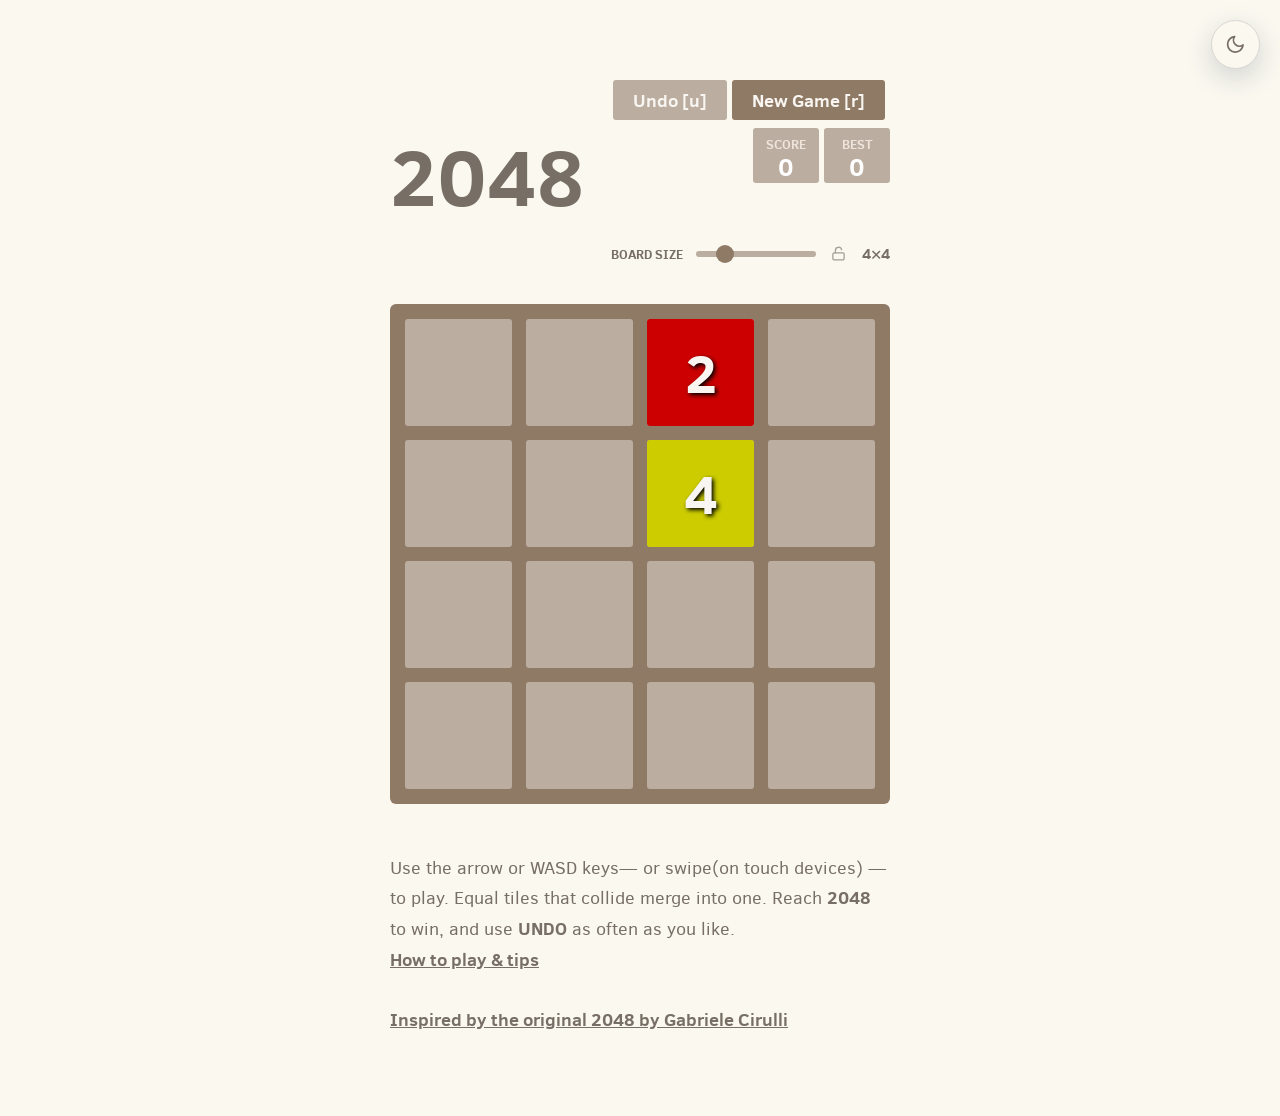
==== commit 9b9971fd: "Add night mode, board-size lock and Konami egg Carries the in-progress theme toggle, SVG board-size " ====
--- a/index.html
+++ b/index.html
@@ -50,7 +50,20 @@
         <input type="range" id="board-size-slider" class="board-size-slider"
                min="3" max="8" step="1" value="4"
                aria-label="Board size, from 3 by 3 to 8 by 8">
-        <span class="board-size-lock" role="img" aria-label="Board size unlocked"></span>
+        <span class="board-size-lock" role="img" aria-label="Board size unlocked">
+          <svg class="icon-lock-open" viewBox="0 0 24 24" fill="none" stroke="currentColor"
+               stroke-width="2" stroke-linecap="round" stroke-linejoin="round"
+               aria-hidden="true" focusable="false">
+            <rect x="3" y="11" width="18" height="11" rx="2" ry="2"></rect>
+            <path d="M7 11V7a5 5 0 0 1 9.9-1"></path>
+          </svg>
+          <svg class="icon-lock-closed" viewBox="0 0 24 24" fill="none" stroke="currentColor"
+               stroke-width="2" stroke-linecap="round" stroke-linejoin="round"
+               aria-hidden="true" focusable="false">
+            <rect x="3" y="11" width="18" height="11" rx="2" ry="2"></rect>
+            <path d="M7 11V7a5 5 0 0 1 10 0v4"></path>
+          </svg>
+        </span>
         <span class="board-size-value">4&#215;4</span>
       </div>
 
@@ -69,11 +82,19 @@
         <div class="tile-container"></div>
       </div>
 
-      <div class="size-change-message">
+      <div class="confirm-message size-change-message">
         <p></p>
         <div class="lower">
           <a class="size-change-confirm-button">OK</a>
           <a class="size-change-cancel-button">Cancel</a>
+        </div>
+      </div>
+
+      <div class="confirm-message restart-confirm-message">
+        <p></p>
+        <div class="lower">
+          <a class="restart-confirm-button">OK</a>
+          <a class="restart-cancel-button">Cancel</a>
         </div>
       </div>
     </div>
--- a/style/main.css
+++ b/style/main.css
@@ -89,9 +89,9 @@
   --tile-shadow: #000000;
   --overlay-bg: rgba(238, 228, 218, 0.5);
   --overlay-won-bg: rgba(237, 194, 46, 0.5);
-  --size-change-bg: rgba(250, 248, 239, 0.7);
-  --size-change-ink: #5f554b;
-  --size-change-rule: #d8d4d0;
+  --confirm-bg: rgba(250, 248, 239, 0.7);
+  --confirm-ink: #5f554b;
+  --confirm-rule: #d8d4d0;
   --toggle-shadow: rgba(29, 52, 91, 0.18);
   --gain-ink: rgba(119, 110, 101, 0.9);
   --focus-ring: rgba(143, 122, 102, 0.4);
@@ -114,9 +114,9 @@
   --tile-shadow: rgba(0, 0, 0, 0.55);
   --overlay-bg: rgba(12, 19, 34, 0.78);
   --overlay-won-bg: rgba(29, 95, 209, 0.6);
-  --size-change-bg: rgba(12, 19, 34, 0.7);
-  --size-change-ink: #eaf2ff;
-  --size-change-rule: #2a3a55;
+  --confirm-bg: rgba(12, 19, 34, 0.7);
+  --confirm-ink: #eaf2ff;
+  --confirm-rule: #2a3a55;
   --toggle-shadow: rgba(0, 0, 0, 0.45);
   --gain-ink: #eaf2ff;
   --focus-ring: rgba(110, 168, 255, 0.45);
@@ -308,7 +308,7 @@
 .tile.tile-512  .tile-inner { background: #00cc66; box-shadow: 0 0 30px 10px rgba(243, 215, 116, 0.39683), inset 0 0 0 1px rgba(255, 255, 255, 0.2381); font-size: calc(var(--tile-size) * 0.42); }
 .tile.tile-1024 .tile-inner { background: #0066cc; box-shadow: 0 0 30px 10px rgba(243, 215, 116, 0.47619), inset 0 0 0 1px rgba(255, 255, 255, 0.28571); font-size: calc(var(--tile-size) * 0.33); }
 .tile.tile-2048 .tile-inner { background: #6600cc; box-shadow: 0 0 30px 10px rgba(243, 215, 116, 0.55556), inset 0 0 0 1px rgba(255, 255, 255, 0.33333); font-size: calc(var(--tile-size) * 0.33); }
-.tile.tile-super .tile-inner { background: #cc0066; font-size: calc(var(--tile-size) * 0.28); }
+.tile.tile-super .tile-inner { background: #cc0066; box-shadow: 0 0 24px 8px rgba(243, 215, 116, 0.44444), inset 0 0 0 1px rgba(255, 255, 255, 0.26667); font-size: calc(var(--tile-size) * 0.28); }
 
 /* Night-mode tile ramp: same hue order, less glare against the dark board. */
 :root[data-theme="dark"] .tile.tile-2    .tile-inner { background: #a62929; }
@@ -525,7 +525,10 @@
 
 .game-area { position: relative; }
 
-.size-change-message {
+/* The Konami reveal is about 1.5s; do not let a stray click or drag race it. */
+.game-area.easter-egg-lock { pointer-events: none; }
+
+.confirm-message {
   display: none;
   position: absolute;
   top: 0;
@@ -537,8 +540,8 @@
   align-items: center;
   justify-content: center;
   padding: 30px;
-  background: var(--size-change-bg);
-  color: var(--size-change-ink);
+  background: var(--confirm-bg);
+  color: var(--confirm-ink);
   text-align: center;
   -webkit-animation: fade-in 300ms ease;
   -moz-animation: fade-in 300ms ease;
@@ -548,9 +551,10 @@
   animation-fill-mode: both;
 }
 
-.size-change-message.game-size-change { display: flex; }
-
-.size-change-message p {
+.size-change-message.game-size-change,
+.restart-confirm-message.game-restart-confirm { display: flex; }
+
+.confirm-message p {
   max-width: 380px;
   margin: 0;
   font-size: 32px;
@@ -558,20 +562,20 @@
   line-height: 1.25;
 }
 
-.size-change-message .lower {
+.confirm-message .lower {
   position: absolute;
   right: 30px;
   bottom: 30px;
   left: 30px;
 }
 
-.size-change-message a {
+.confirm-message a {
   display: inline-block;
   min-width: 44px;
   height: 40px;
   margin: 0 4px;
   padding: 0 20px;
-  border: 1px solid var(--size-change-rule);
+  border: 1px solid var(--confirm-rule);
   border-radius: 3px;
   background: var(--button-bg);
   color: var(--button-ink);
@@ -627,17 +631,30 @@
 }
 
 .board-size-lock {
-  display: inline-block;
+  display: inline-flex;
   width: 18px;
+  height: 20px;
   margin-right: 4px;
   vertical-align: middle;
-  font-size: 17px;
-  line-height: 20px;
-  text-align: center;
-}
-
-.board-size-lock:after { content: "\1F513"; }
-.board-size-lock.locked:after { content: "\1F512"; }
+  align-items: center;
+  justify-content: center;
+  color: var(--ink);
+  opacity: 0.65;
+}
+
+.board-size-lock.locked { opacity: 1; }
+
+/* A pair of inline SVGs rather than an emoji, so the lock looks the same on
+   every platform and matches the moon/sun toggle's line-art style. */
+.board-size-lock svg {
+  display: none;
+  width: 15px;
+  height: 15px;
+}
+
+.board-size-lock .icon-lock-open { display: block; }
+.board-size-lock.locked .icon-lock-open { display: none; }
+.board-size-lock.locked .icon-lock-closed { display: block; }
 
 .board-size-value {
   display: inline-block;
@@ -784,18 +801,18 @@
   }
   .game-container .game-message .lower { margin-top: 30px; }
 
-  .size-change-message { padding: 24px 18px; }
-  .size-change-message p {
+  .confirm-message { padding: 24px 18px; }
+  .confirm-message p {
     max-width: 250px;
     font-size: 26px;
     line-height: 1.2;
   }
-  .size-change-message .lower {
+  .confirm-message .lower {
     right: 18px;
     bottom: 24px;
     left: 18px;
   }
-  .size-change-message a {
+  .confirm-message a {
     min-width: 76px;
     height: 42px;
     line-height: 42px;
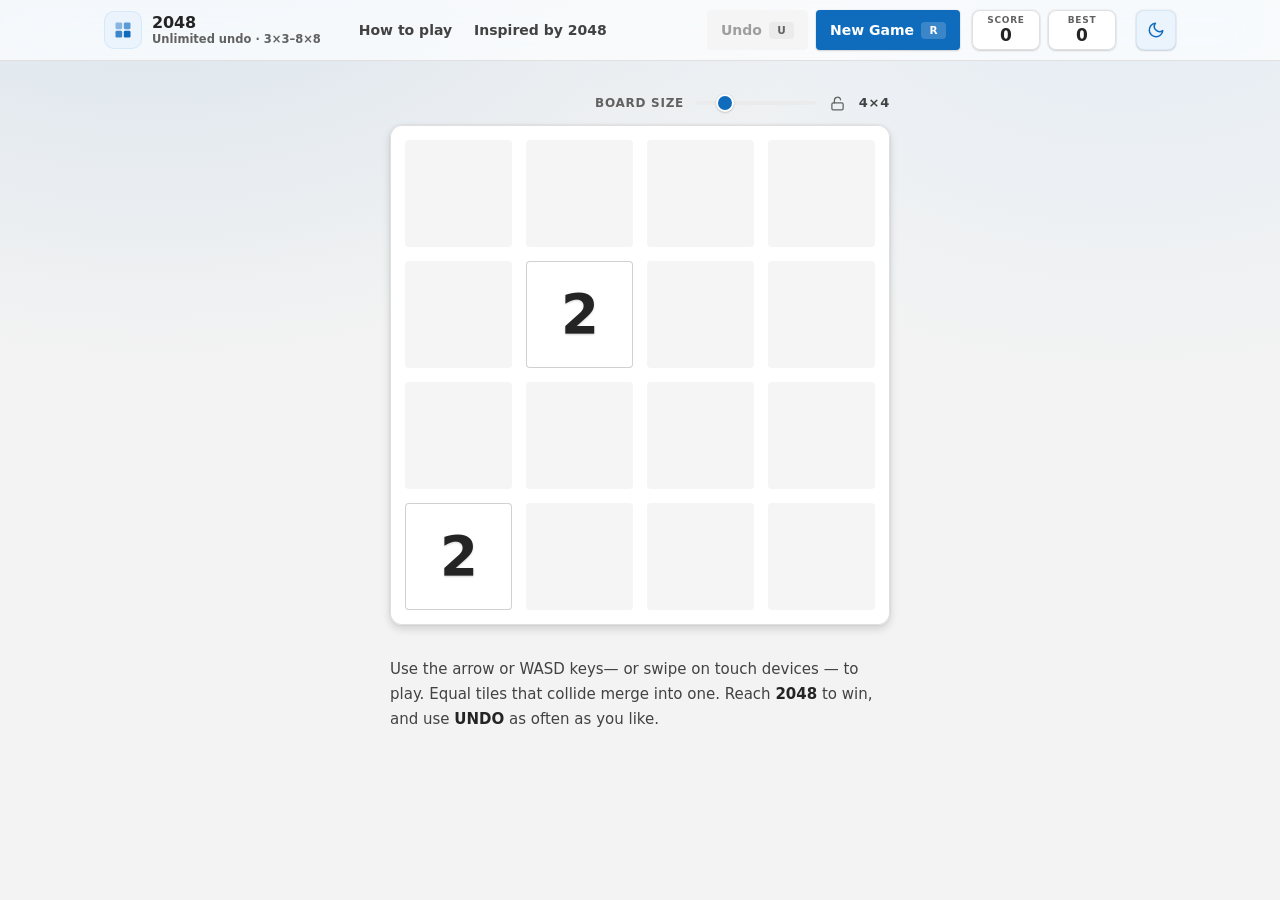
==== commit ab984793: "Move the game controls into a site app bar index.html and how.html now open with the sticky acrylic " ====
--- a/index.html
+++ b/index.html
@@ -20,31 +20,59 @@
   </script>
 </head>
 <body>
-  <button class="theme-toggle" type="button" aria-label="Switch to dark mode">
-    <svg class="icon-moon" viewBox="0 0 24 24" fill="none" stroke="currentColor" stroke-width="2" stroke-linecap="round" stroke-linejoin="round" aria-hidden="true">
-      <path d="M21 12.79A9 9 0 1 1 11.21 3 7 7 0 0 0 21 12.79z"></path>
-    </svg>
-    <svg class="icon-sun" viewBox="0 0 24 24" fill="none" stroke="currentColor" stroke-width="2" stroke-linecap="round" stroke-linejoin="round" aria-hidden="true">
-      <circle cx="12" cy="12" r="4"></circle>
-      <path d="M12 2v2M12 20v2M4.93 4.93l1.41 1.41M17.66 17.66l1.41 1.41M2 12h2M20 12h2M4.93 19.07l1.41-1.41M17.66 6.34l1.41-1.41"></path>
-    </svg>
-  </button>
+  <a class="skip-link" href="#game">Skip to the game</a>
 
-  <div class="container">
-    <div class="game-area">
-      <div class="above-game">
-        <a class="restart-button">New Game [r]</a>
-        <a class="restart-button undo-button disabled">Undo [u]</a>
-      </div>
+  <header class="appbar">
+    <div class="appbar-inner">
+      <!-- The logo block: a two-by-two board glyph and the game's name, in the
+           same slot and shape as the brand cluster on the author's site. -->
+      <a class="brand" href="./index.html">
+        <span class="brand-mark" aria-hidden="true">
+          <svg viewBox="0 0 24 24" focusable="false">
+            <rect x="3" y="3" width="8" height="8" rx="1.6" opacity=".45"></rect>
+            <rect x="13" y="3" width="8" height="8" rx="1.6" opacity=".65"></rect>
+            <rect x="3" y="13" width="8" height="8" rx="1.6" opacity=".8"></rect>
+            <rect x="13" y="13" width="8" height="8" rx="1.6"></rect>
+          </svg>
+        </span>
+        <span class="brand-text">
+          <span class="brand-name">2048</span>
+          <span class="brand-sub">Unlimited undo &middot; 3&times;3&ndash;8&times;8</span>
+        </span>
+      </a>
 
-      <div class="heading">
-        <h1 class="title">2048</h1>
+      <!-- The two links that used to sit at the bottom of the page. -->
+      <nav class="nav" aria-label="Pages">
+        <a class="nav-link" href="./how.html">How to play</a>
+        <a class="nav-link" href="https://github.com/gabrielecirulli/2048" rel="noopener" target="_blank">Inspired by 2048</a>
+      </nav>
+
+      <!-- Undo, New Game, score and best, on one line. New Game stays first in
+           the DOM because KeyboardInputManager binds the first .restart-button
+           to restart; CSS order puts Undo to its left. -->
+      <div class="appbar-actions">
+        <a class="restart-button">New Game <span class="key-hint">R</span></a>
+        <a class="restart-button undo-button disabled">Undo <span class="key-hint">U</span></a>
         <div class="scores-container">
           <div class="score-container">0</div>
           <div class="best-container">0</div>
         </div>
       </div>
 
+      <button class="theme-toggle" type="button" aria-label="Switch to dark mode">
+        <svg class="icon-moon" viewBox="0 0 24 24" fill="none" stroke="currentColor" stroke-width="2" stroke-linecap="round" stroke-linejoin="round" aria-hidden="true">
+          <path d="M21 12.79A9 9 0 1 1 11.21 3 7 7 0 0 0 21 12.79z"></path>
+        </svg>
+        <svg class="icon-sun" viewBox="0 0 24 24" fill="none" stroke="currentColor" stroke-width="2" stroke-linecap="round" stroke-linejoin="round" aria-hidden="true">
+          <circle cx="12" cy="12" r="4"></circle>
+          <path d="M12 2v2M12 20v2M4.93 4.93l1.41 1.41M17.66 17.66l1.41 1.41M2 12h2M20 12h2M4.93 19.07l1.41-1.41M17.66 6.34l1.41-1.41"></path>
+        </svg>
+      </button>
+    </div>
+  </header>
+
+  <main class="container" id="game">
+    <div class="game-area">
       <div class="board-size">
         <label for="board-size-slider">Board size</label>
         <input type="range" id="board-size-slider" class="board-size-slider"
@@ -100,14 +128,12 @@
     </div>
 
     <p class="game-explanation">
-      Use the arrow or WASD keys&mdash; or swipe(on touch devices) &mdash; to play.
-      Equal tiles that collide merge into one. Reach <strong>2048</strong> to win,
-      and use <strong>UNDO</strong> as often as you like.<br>
-      <a href="./how.html">How to play &amp; tips</a>
-      <br><br>
-      <a href="https://github.com/gabrielecirulli/2048" rel="noopener" target="_blank">Inspired by the original 2048 by <strong>Gabriele Cirulli</strong></a>
+      Use the arrow or WASD keys&mdash;&nbsp;or swipe on touch devices&nbsp;&mdash;
+      to play. Equal tiles that collide merge into one. Reach
+      <strong>2048</strong> to win, and use <strong>UNDO</strong> as often as you
+      like.
     </p>
-  </div>
+  </main>
 
   <script src="js/theme_manager.js"></script>
   <script src="js/keyboard_input_manager.js"></script>
@@ -118,4 +144,4 @@
   <script src="js/game_manager.js"></script>
   <script src="js/application.js"></script>
 </body>
-</html>+</html>
--- a/style/main.css
+++ b/style/main.css
@@ -1,4 +1,189 @@
 @import url(fonts/clear-sans.css);
+
+/* ------------------------------------------------------------------
+   Design tokens
+
+   Fluent 2, with the palette of the author's unioncyclist.github.io site.
+   Three layers, and colour is named only here:
+
+     1. primitives  the Fluent brand ramp, neutral steps and the gold accent
+     2. semantic    the roles every component below reads (surface /
+                    foreground / stroke / brand), one palette per theme
+     3. legacy      names the tests and older rules still use, aliased onto
+                    the semantic tokens
+
+   Nothing outside this block may name a colour: a component rule that
+   needs a new shade adds a token instead of a hex value.
+   ------------------------------------------------------------------ */
+:root {
+  /* Fluent 2 brand ramp, 10 (deepest) through 160 (palest) */
+  --brand-10: #061724;
+  --brand-20: #082338;
+  --brand-30: #0a2e4a;
+  --brand-40: #0c3b5e;
+  --brand-50: #0e4775;
+  --brand-60: #0f548c;
+  --brand-70: #115ea3;
+  --brand-80: #0f6cbd;
+  --brand-90: #2886de;
+  --brand-100: #479ef5;
+  --brand-110: #62abf5;
+  --brand-120: #77b7f7;
+  --brand-130: #96c6fa;
+  --brand-140: #b4d6fa;
+  --brand-150: #cfe4fa;
+  --brand-160: #ebf3fc;
+
+  /* Neutral steps used by the resting tiles */
+  --grey-200: #ebebeb;
+  --grey-300: #d1d1d1;
+  --grey-550: #3d3d3d;
+  --grey-600: #4a4a4a;
+  --grey-650: #5c5c5c;
+
+  /* The one warm accent: the reward ring, unchanged from the original game
+     so the "golden ring" the tests look for keeps its exact channels. */
+  --ring-super: inset 0 0 0 2px rgba(243, 215, 116, 0.9), 0 0 20px 4px rgba(243, 215, 116, 0.35);
+  --ring-2048: inset 0 0 0 2px rgba(243, 215, 116, 0.7), 0 0 16px 3px rgba(243, 215, 116, 0.25);
+
+  /* Board geometry. `--n` is set by the actuator each time the board is
+     drawn, which is what lets a single set of rules lay out 3x3 through 8x8. */
+  --board-size: 500px;
+  --board-padding: 15px;
+  --tile-gap: 14px;
+
+  /* Shape, motion, elevation — the site's own Fluent tokens */
+  --radius-control: 4px;
+  --radius-card: 8px;
+  --radius-panel: 12px;
+  --dur-fast: 100ms;
+  --dur-normal: 200ms;
+  --dur-slow: 320ms;
+  --ease-standard: cubic-bezier(0.33, 0, 0.67, 1);
+  --ease-decel: cubic-bezier(0.1, 0.9, 0.2, 1);
+  --shadow-2: 0 0 2px rgb(0 0 0 / 12%), 0 1px 2px rgb(0 0 0 / 14%);
+  --shadow-4: 0 0 2px rgb(0 0 0 / 12%), 0 2px 4px rgb(0 0 0 / 14%);
+  --shadow-8: 0 0 2px rgb(0 0 0 / 12%), 0 4px 8px rgb(0 0 0 / 14%);
+
+  /* Type. Segoe UI Variable where the platform has it, system UI next, and
+     the bundled Clear Sans last so a machine without Segoe still gets a
+     humanist sans rather than Times. The webfont loads only if it is used. */
+  --font-body: "Segoe UI Variable Text", "Segoe UI", system-ui, -apple-system,
+    "Noto Sans SC", "Microsoft YaHei UI", "Microsoft YaHei", "Clear Sans", Arial,
+    sans-serif;
+  --font-display: "Segoe UI Variable Display", "Segoe UI Variable Text", "Segoe UI",
+    system-ui, -apple-system, "Noto Sans SC", "Microsoft YaHei UI", "Microsoft YaHei",
+    "Clear Sans", Arial, sans-serif;
+
+  /* Semantic — light theme */
+  --bg-canvas: #f3f3f3;
+  --bg-surface: #ffffff;
+  --bg-subtle: #f5f5f5;
+  --bg-subtle-hover: #ebebeb;
+  --bg-acrylic: rgba(255, 255, 255, 0.7);
+
+  --fg-1: #242424;
+  --fg-2: #424242;
+  --fg-3: #616161;
+  --fg-disabled: #9e9e9e;
+
+  --stroke-1: #e0e0e0;
+  --stroke-2: #d1d1d1;
+
+  --brand: #0f6cbd;
+  --brand-hover: #115ea3;
+  --brand-pressed: #0c3b5e;
+  --brand-bg: #0f6cbd;
+  --brand-bg-hover: #115ea3;
+  --brand-bg-pressed: #0c3b5e;
+  --on-brand: #ffffff;
+  /* Key-hint chips sit on a filled action, so they tint the fill rather than
+     introducing a colour of their own. */
+  --on-brand-tint: rgba(255, 255, 255, 0.18);
+  --brand-tint: #ebf3fc;
+  --brand-tint-strong: #d7e8f9;
+
+  --focus: #0f6cbd;
+  --success: #0f7b0f;
+  --selection-bg: #efd9a6;
+  --selection-ink: #1f1f1f;
+  --glow-1: rgba(15, 108, 189, 0.13);
+  --glow-2: rgba(94, 177, 255, 0.11);
+
+  /* Legacy names. Kept because the test suite and a few rules refer to them;
+     each one now points at a semantic token rather than its own value. */
+  --page-bg: var(--bg-canvas);
+  --ink: var(--fg-1);
+  --rule: var(--stroke-1);
+  --board-bg: var(--bg-surface);
+  --cell-bg: var(--bg-subtle);
+  --button-bg: var(--brand-bg);
+  --button-ink: var(--on-brand);
+  --box-bg: var(--bg-surface);
+  --box-label: var(--fg-3);
+  --tile-ink: #ffffff;
+  --tile-shadow: rgba(0, 0, 0, 0.18);
+  --overlay-bg: rgba(243, 243, 243, 0.72);
+  --overlay-won-bg: rgba(15, 108, 189, 0.28);
+  --confirm-bg: rgba(255, 255, 255, 0.7);
+  --confirm-ink: var(--fg-1);
+  --confirm-rule: var(--stroke-2);
+  --gain-ink: var(--brand);
+  --toggle-shadow: var(--shadow-4);
+  --focus-ring: var(--focus);
+
+  color-scheme: light;
+}
+
+/* Semantic — night theme. Same roles, the site's dark palette. */
+:root[data-theme="dark"] {
+  --bg-canvas: #141414;
+  --bg-surface: #242424;
+  --bg-subtle: #2e2e2e;
+  --bg-subtle-hover: #383838;
+  --bg-acrylic: rgba(30, 30, 30, 0.72);
+
+  --fg-1: #ffffff;
+  --fg-2: #d6d6d6;
+  --fg-3: #adadad;
+  --fg-disabled: #6e6e6e;
+
+  --stroke-1: #3d3d3d;
+  --stroke-2: #525252;
+
+  --brand: #479ef5;
+  --brand-hover: #62abf5;
+  --brand-pressed: #2886de;
+  --brand-bg: #115ea3;
+  --brand-bg-hover: #0f6cbd;
+  --brand-bg-pressed: #0c3b5e;
+  --on-brand: #ffffff;
+  --brand-tint: #0b2b45;
+  --brand-tint-strong: #0f3d5e;
+
+  --focus: #62abf5;
+  --success: #54b054;
+  --selection-bg: #5c4713;
+  --selection-ink: #ffffff;
+  --glow-1: rgba(71, 158, 245, 0.18);
+  --glow-2: rgba(15, 108, 189, 0.22);
+
+  --board-bg: var(--bg-surface);
+  --cell-bg: var(--bg-subtle);
+  --box-bg: var(--bg-surface);
+  --box-label: var(--fg-3);
+  --tile-shadow: rgba(0, 0, 0, 0.45);
+  --overlay-bg: rgba(20, 20, 20, 0.78);
+  --overlay-won-bg: rgba(71, 158, 245, 0.24);
+  --confirm-bg: rgba(36, 36, 36, 0.7);
+  --confirm-rule: var(--stroke-2);
+
+  --shadow-2: 0 0 2px rgb(0 0 0 / 40%), 0 1px 2px rgb(0 0 0 / 30%);
+  --shadow-4: 0 0 2px rgb(0 0 0 / 40%), 0 2px 4px rgb(0 0 0 / 30%);
+  --shadow-8: 0 0 2px rgb(0 0 0 / 40%), 0 4px 8px rgb(0 0 0 / 30%);
+
+  color-scheme: dark;
+}
 
 /* ------------------------------------------------------------------
    Base
@@ -6,44 +191,68 @@
 html, body {
   margin: 0;
   padding: 0;
-  background: var(--page-bg);
-  color: var(--ink);
-  font-family: "Clear Sans", "Helvetica Neue", Arial, sans-serif;
-  font-size: 18px;
+  color: var(--fg-1);
+  font-family: var(--font-body);
+  font-size: 16px;
+  line-height: 1.6;
+}
+
+/* The mica layer: two soft brand glows over the canvas, in both themes. It
+   lives on <html> so it stays continuous through the body's margins. */
+html {
+  min-height: 100%;
+  background-color: var(--bg-canvas);
+  background-image:
+    radial-gradient(58rem 40rem at 12% -14%, var(--glow-1), transparent 76%),
+    radial-gradient(48rem 36rem at 88% -8%, var(--glow-2), transparent 78%);
+  background-attachment: fixed;
+  -webkit-text-size-adjust: 100%;
 }
 
 body {
-  margin: 80px 0;
+  margin: 0;
+  padding: 0 0 64px;
   background: transparent;
-  transition: color 0.25s ease;
+  -webkit-font-smoothing: antialiased;
+  -moz-osx-font-smoothing: grayscale;
+  text-rendering: optimizeLegibility;
+  transition: color var(--dur-normal) var(--ease-standard);
 }
 
 p {
   margin-top: 0;
-  margin-bottom: 10px;
+  margin-bottom: 12px;
   line-height: 1.65;
 }
 
 a {
-  color: var(--ink);
-  font-weight: bold;
+  color: var(--brand);
+  font-weight: 600;
   text-decoration: underline;
+  text-underline-offset: 2px;
   cursor: pointer;
+}
+
+a:hover {
+  color: var(--brand-hover);
 }
 
 strong.important {
   text-transform: uppercase;
+  letter-spacing: 0.06em;
 }
 
 h2 {
-  margin: 30px 0 10px;
-  font-size: 20px;
+  margin: 32px 0 8px;
+  font-family: var(--font-display);
+  font-size: 18px;
+  font-weight: 600;
   line-height: 1.3;
 }
 
 ol, ul {
   margin-top: 0;
-  margin-bottom: 10px;
+  margin-bottom: 12px;
   padding-left: 22px;
   line-height: 1.65;
 }
@@ -54,144 +263,226 @@
 
 hr {
   border: none;
-  border-bottom: 1px solid var(--rule);
-  margin-top: 20px;
-  margin-bottom: 30px;
-}
-
-/* ------------------------------------------------------------------
-   Board geometry
-
-   The board is square and its cell count is adjustable, so no size below is
-   hard-coded: everything is derived from how wide the board is and how much
-   space sits between the cells. `--n` is the cell count and is set by the
-   actuator each time the board is drawn, which is what lets a single set of
-   rules lay out 3x3 through 8x8.
-   ------------------------------------------------------------------ */
-:root {
-  --board-size: 500px;
-  --board-padding: 15px;
-  --tile-gap: 14px;
-
-  /* Every colour on the page comes from here, so night mode is nothing but a
-     second set of values on <html data-theme="dark">. Nothing below hard-codes
-     a colour. */
-  --page-bg: #faf8ef;
-  --ink: #776e65;
-  --rule: #d8d4d0;
-  --board-bg: #8f7a66;
-  --cell-bg: #bbada0;
-  --button-bg: #8f7a66;
-  --button-ink: #f9f6f2;
-  --box-bg: #bbada0;
-  --box-label: #eee4da;
-  --tile-ink: #f9f6f2;
-  --tile-shadow: #000000;
-  --overlay-bg: rgba(238, 228, 218, 0.5);
-  --overlay-won-bg: rgba(237, 194, 46, 0.5);
-  --confirm-bg: rgba(250, 248, 239, 0.7);
-  --confirm-ink: #5f554b;
-  --confirm-rule: #d8d4d0;
-  --toggle-shadow: rgba(29, 52, 91, 0.18);
-  --gain-ink: rgba(119, 110, 101, 0.9);
-  --focus-ring: rgba(143, 122, 102, 0.4);
-  color-scheme: light;
-}
-
-/* Night mode. Values follow the dark palette of the portfolio site, so the
-   game and that page read as the same product. */
-:root[data-theme="dark"] {
-  --page-bg: #0c1322;
-  --ink: #e6edf7;
-  --rule: #2a3a55;
-  --board-bg: #151e2e;
-  --cell-bg: #22304a;
-  --button-bg: #26417a;
-  --button-ink: #eaf2ff;
-  --box-bg: #22304a;
-  --box-label: #94a3b8;
-  --tile-ink: #f9f6f2;
-  --tile-shadow: rgba(0, 0, 0, 0.55);
-  --overlay-bg: rgba(12, 19, 34, 0.78);
-  --overlay-won-bg: rgba(29, 95, 209, 0.6);
-  --confirm-bg: rgba(12, 19, 34, 0.7);
-  --confirm-ink: #eaf2ff;
-  --confirm-rule: #2a3a55;
-  --toggle-shadow: rgba(0, 0, 0, 0.45);
-  --gain-ink: #eaf2ff;
-  --focus-ring: rgba(110, 168, 255, 0.45);
-  color-scheme: dark;
-
-  /* The glow belongs to the root layer so it remains continuous through the
-     body's top and bottom margins. */
-  background:
-    radial-gradient(circle at top left, #1b2c4d 0, transparent 34rem),
-    var(--page-bg);
-}
-
+  border-bottom: 1px solid var(--stroke-1);
+  margin-top: 24px;
+  margin-bottom: 32px;
+}
+
+::selection {
+  color: var(--selection-ink);
+  background: var(--selection-bg);
+}
+
+/* Fluent puts the focus ring on the keyboard, not on every click. */
+:focus-visible {
+  outline: 2px solid var(--focus);
+  outline-offset: 2px;
+  border-radius: var(--radius-control);
+}
+
+/* Keyboard users land here first; it slides in only while focused. */
+.skip-link {
+  position: fixed;
+  top: 8px;
+  left: 8px;
+  z-index: 100;
+  padding: 10px 16px;
+  border-radius: 6px;
+  color: var(--on-brand);
+  background: var(--brand-bg);
+  font-size: 14px;
+  font-weight: 600;
+  text-decoration: none;
+  transform: translateY(-200%);
+  transition: transform var(--dur-normal) var(--ease-standard);
+}
+
+.skip-link:focus-visible { transform: none; }
+
+/* The game column: one board wide, centred under the app bar. */
 .container {
   width: var(--board-size);
+  max-width: 100%;
   margin: 0 auto;
-}
+  padding: 32px 0 0;
+  box-sizing: border-box;
+}
+
+.page-title {
+  margin: 0 0 24px;
+  font-family: var(--font-display);
+  font-size: 40px;
+  font-weight: 600;
+  line-height: 1.15;
+  letter-spacing: -0.03em;
+}
+
+.page-body {
+  color: var(--fg-2);
+  font-size: 15px;
+}
+
+.page-body strong { color: var(--fg-1); }
 
 /* ------------------------------------------------------------------
-   Heading
+   App bar
+
+   The same shape as the author's site: a sticky acrylic strip with the brand
+   on the left, the page links next to it and the game's controls on the
+   right. It reads the same tokens as everything else, so night mode needs no
+   rule of its own here.
    ------------------------------------------------------------------ */
-.heading:after {
-  content: "";
-  display: block;
-  clear: both;
-}
-
-h1.title {
-  font-size: 80px;
-  font-weight: bold;
-  margin: 0;
-  display: block;
-  float: left;
+.appbar {
+  position: sticky;
+  top: 0;
+  z-index: 60;
+  border-bottom: 1px solid var(--stroke-1);
+  background: var(--bg-acrylic);
+  -webkit-backdrop-filter: blur(24px) saturate(180%);
+  backdrop-filter: blur(24px) saturate(180%);
+  transition: box-shadow var(--dur-normal) var(--ease-standard);
+}
+
+.appbar-inner {
+  display: flex;
+  align-items: center;
+  gap: 20px;
+  max-width: 1120px;
+  margin: 0 auto;
+  padding: 10px 24px;
+  box-sizing: border-box;
+}
+
+.brand {
+  display: inline-flex;
+  align-items: center;
+  gap: 10px;
+  flex: none;
+  color: var(--fg-1);
+  text-decoration: none;
+}
+
+.brand:hover { color: var(--fg-1); }
+
+/* A two-by-two board glyph in the slot the site gives its avatar square. */
+.brand-mark {
+  display: inline-flex;
+  align-items: center;
+  justify-content: center;
+  flex: none;
+  width: 38px;
+  height: 38px;
+  border-radius: 10px;
+  background: var(--brand-tint);
+  color: var(--brand-bg);
+  box-shadow: inset 0 0 0 1px var(--brand-tint-strong);
+}
+
+.brand-mark svg { display: block; width: 20px; height: 20px; fill: currentColor; }
+
+.brand-text { display: flex; flex-direction: column; min-width: 0; }
+
+.brand-name {
+  font-family: var(--font-display);
+  font-size: 16px;
+  font-weight: 600;
+  line-height: 1.2;
+  letter-spacing: -0.01em;
+}
+
+.brand-sub {
+  color: var(--fg-3);
+  font-size: 11.5px;
+  line-height: 1.35;
+  white-space: nowrap;
+}
+
+.nav {
+  display: flex;
+  align-items: center;
+  gap: 2px;
+  margin-left: 8px;
+}
+
+.nav-link {
+  display: inline-flex;
+  align-items: center;
+  height: 34px;
+  padding: 0 10px;
+  border-radius: var(--radius-control);
+  color: var(--fg-2);
+  font-size: 14px;
+  font-weight: 600;
+  text-decoration: none;
+  white-space: nowrap;
+  transition: background var(--dur-fast) var(--ease-standard),
+    color var(--dur-fast) var(--ease-standard);
+}
+
+.nav-link:hover { background: var(--bg-subtle); color: var(--fg-1); }
+.nav-link[aria-current="page"] { background: var(--brand-tint); color: var(--brand); }
+
+/* Undo, New Game, score and best share one line on the right of the bar. */
+.appbar-actions {
+  display: flex;
+  align-items: center;
+  gap: 8px;
+  margin-left: auto;
 }
 
 .scores-container {
-  float: right;
-  text-align: right;
-}
-
+  display: flex;
+  align-items: center;
+  gap: 8px;
+  order: 3;
+  margin-left: 4px;
+}
+
+/* Compact score cards: the same surface treatment as before, sized for the
+   bar. The label is generated as ::after and the card is a reversed column,
+   so the label lands above the number without new markup. */
 .score-container, .best-container {
   position: relative;
-  display: inline-block;
+  display: inline-flex;
+  flex-direction: column-reverse;
+  align-items: center;
+  justify-content: center;
+  gap: 1px;
+  box-sizing: border-box;
+  min-width: 68px;
+  height: 40px;
+  padding: 2px 10px;
   background: var(--box-bg);
-  padding: 15px 25px;
-  font-size: 25px;
-  height: 25px;
-  line-height: 47px;
-  font-weight: bold;
-  border-radius: 3px;
-  color: white;
-  margin-top: 8px;
+  border-radius: var(--radius-card);
+  box-shadow: inset 0 0 0 1px var(--stroke-1), var(--shadow-2);
+  color: var(--fg-1);
+  font-size: 17px;
+  font-weight: 600;
+  font-variant-numeric: tabular-nums;
+  line-height: 1.1;
   text-align: center;
 }
 
 .score-container:after, .best-container:after {
+  text-transform: uppercase;
+  font-size: 9px;
+  font-weight: 700;
+  line-height: 1;
+  letter-spacing: 0.08em;
+  color: var(--box-label);
+}
+
+.score-container:after { content: "Score"; }
+.best-container:after  { content: "Best"; }
+
+/* The gain rises out of the chip and clears the bar. */
+.score-container .score-addition, .best-container .score-addition {
   position: absolute;
-  width: 100%;
-  top: 10px;
-  left: 0;
-  text-transform: uppercase;
+  right: 10px;
+  top: 6px;
   font-size: 13px;
   line-height: 13px;
-  text-align: center;
-  color: var(--box-label);
-}
-
-.score-container:after { content: "Score"; }
-.best-container:after  { content: "Best"; }
-
-.score-container .score-addition, .best-container .score-addition {
-  position: absolute;
-  right: 30px;
-  font-size: 25px;
-  line-height: 25px;
-  font-weight: bold;
+  font-weight: 700;
   color: var(--gain-ink);
   z-index: 100;
   -webkit-animation: move-up 600ms ease-in;
@@ -202,18 +493,18 @@
   animation-fill-mode: both;
 }
 
-/* Floating "+4" that rises out of the score box */
+/* Floating "+4" that rises out of the score chip */
 @-webkit-keyframes move-up {
-  0%   { top: 25px;  opacity: 1; }
-  100% { top: -50px; opacity: 0; }
+  0%   { top: 6px;   opacity: 1; }
+  100% { top: -26px; opacity: 0; }
 }
 @-moz-keyframes move-up {
-  0%   { top: 25px;  opacity: 1; }
-  100% { top: -50px; opacity: 0; }
+  0%   { top: 6px;   opacity: 1; }
+  100% { top: -26px; opacity: 0; }
 }
 @keyframes move-up {
-  0%   { top: 25px;  opacity: 1; }
-  100% { top: -50px; opacity: 0; }
+  0%   { top: 6px;   opacity: 1; }
+  100% { top: -26px; opacity: 0; }
 }
 
 /* ------------------------------------------------------------------
@@ -226,7 +517,8 @@
   --tile-size: calc((var(--board-inner) - (var(--n) - 1) * var(--tile-gap)) / var(--n));
   --tile-pitch: calc(var(--tile-size) + var(--tile-gap));
 
-  margin-top: 40px;
+  /* The size row above the board already supplies the gap. */
+  margin-top: 0;
   position: relative;
   padding: var(--board-padding);
   cursor: default;
@@ -237,7 +529,10 @@
   -ms-user-select: none;
   touch-action: none;
   background: var(--board-bg);
-  border-radius: 6px;
+  /* The edge is an inset ring, never a border: a border would shrink the
+     content box and the board geometry is measured against it. */
+  border-radius: var(--radius-panel);
+  box-shadow: inset 0 0 0 1px var(--stroke-1), var(--shadow-8);
   width: var(--board-size);
   height: var(--board-size);
   -webkit-box-sizing: border-box;
@@ -257,7 +552,7 @@
 }
 
 .grid-cell {
-  border-radius: 3px;
+  border-radius: var(--radius-control);
   background: var(--cell-bg);
 }
 
@@ -277,9 +572,9 @@
 
 .tile {
   position: absolute;
-  -webkit-transition: 100ms ease-in-out;
-  -moz-transition: 100ms ease-in-out;
-  transition: 100ms ease-in-out;
+  -webkit-transition: var(--dur-fast) var(--ease-standard);
+  -moz-transition: var(--dur-fast) var(--ease-standard);
+  transition: var(--dur-fast) var(--ease-standard);
   -webkit-transition-property: -webkit-transform;
   -moz-transition-property: -moz-transform;
   transition-property: transform;
@@ -288,41 +583,52 @@
 /* Type scales with the tile, so the same rules read correctly on a cramped
    8x8 board and a roomy 3x3 one. */
 .tile .tile-inner {
-  border-radius: 3px;
+  border-radius: var(--radius-control);
   text-align: center;
-  font-weight: bold;
+  font-weight: 600;
+  font-variant-numeric: tabular-nums;
+  letter-spacing: -0.02em;
   z-index: 10;
   font-size: calc(var(--tile-size) * 0.51);
-  text-shadow: 2px 2px 4px var(--tile-shadow);
+  text-shadow: 0 1px 2px var(--tile-shadow);
   color: var(--tile-ink);
 }
 
-.tile.tile-2    .tile-inner { background: #cc0000; }
-.tile.tile-4    .tile-inner { background: #cccc00; }
-.tile.tile-8    .tile-inner { background: #00cc00; }
-.tile.tile-16   .tile-inner { background: #00cccc; }
-.tile.tile-32   .tile-inner { background: #0000cc; }
-.tile.tile-64   .tile-inner { background: #cc00cc; }
-.tile.tile-128  .tile-inner { background: #cc6600; box-shadow: 0 0 30px 10px rgba(243, 215, 116, 0.2381), inset 0 0 0 1px rgba(255, 255, 255, 0.14286); font-size: calc(var(--tile-size) * 0.42); }
-.tile.tile-256  .tile-inner { background: #66cc00; box-shadow: 0 0 30px 10px rgba(243, 215, 116, 0.31746), inset 0 0 0 1px rgba(255, 255, 255, 0.19048); font-size: calc(var(--tile-size) * 0.42); }
-.tile.tile-512  .tile-inner { background: #00cc66; box-shadow: 0 0 30px 10px rgba(243, 215, 116, 0.39683), inset 0 0 0 1px rgba(255, 255, 255, 0.2381); font-size: calc(var(--tile-size) * 0.42); }
-.tile.tile-1024 .tile-inner { background: #0066cc; box-shadow: 0 0 30px 10px rgba(243, 215, 116, 0.47619), inset 0 0 0 1px rgba(255, 255, 255, 0.28571); font-size: calc(var(--tile-size) * 0.33); }
-.tile.tile-2048 .tile-inner { background: #6600cc; box-shadow: 0 0 30px 10px rgba(243, 215, 116, 0.55556), inset 0 0 0 1px rgba(255, 255, 255, 0.33333); font-size: calc(var(--tile-size) * 0.33); }
-.tile.tile-super .tile-inner { background: #cc0066; box-shadow: 0 0 24px 8px rgba(243, 215, 116, 0.44444), inset 0 0 0 1px rgba(255, 255, 255, 0.26667); font-size: calc(var(--tile-size) * 0.28); }
-
-/* Night-mode tile ramp: same hue order, less glare against the dark board. */
-:root[data-theme="dark"] .tile.tile-2    .tile-inner { background: #a62929; }
-:root[data-theme="dark"] .tile.tile-4    .tile-inner { background: #a3a32c; }
-:root[data-theme="dark"] .tile.tile-8    .tile-inner { background: #2a9d4a; }
-:root[data-theme="dark"] .tile.tile-16   .tile-inner { background: #2a9ba8; }
-:root[data-theme="dark"] .tile.tile-32   .tile-inner { background: #2f4bb5; }
-:root[data-theme="dark"] .tile.tile-64   .tile-inner { background: #a52f9c; }
-:root[data-theme="dark"] .tile.tile-128  .tile-inner { background: #a8641f; }
-:root[data-theme="dark"] .tile.tile-256  .tile-inner { background: #5f9c2a; }
-:root[data-theme="dark"] .tile.tile-512  .tile-inner { background: #1f9c72; }
-:root[data-theme="dark"] .tile.tile-1024 .tile-inner { background: #2a6ba8; }
-:root[data-theme="dark"] .tile.tile-2048 .tile-inner { background: #6a3fb5; }
-:root[data-theme="dark"] .tile.tile-super .tile-inner { background: #b53f7a; }
+/* Tile ramp. A neutral-to-brand climb: the small values rest on Fluent
+   surfaces, everything from 16 up gains brand presence, and 2048 and above
+   carry the single warm accent the palette reserves for a reward. Text ink
+   flips from near-black to white once the ramp reaches brand-80; every pair
+   below clears 4.5:1. */
+.tile.tile-2    .tile-inner { background: var(--bg-surface); color: var(--fg-1); box-shadow: inset 0 0 0 1px var(--stroke-2); }
+.tile.tile-4    .tile-inner { background: var(--grey-200); color: var(--fg-1); }
+.tile.tile-8    .tile-inner { background: var(--grey-300); color: var(--fg-1); }
+.tile.tile-16   .tile-inner { background: var(--brand-140); color: var(--brand-20); }
+.tile.tile-32   .tile-inner { background: var(--brand-130); color: var(--brand-20); }
+.tile.tile-64   .tile-inner { background: var(--brand-120); color: var(--brand-10); }
+.tile.tile-128  .tile-inner { background: var(--brand-100); color: var(--brand-10); font-size: calc(var(--tile-size) * 0.42); }
+.tile.tile-256  .tile-inner { background: var(--brand-90); color: var(--brand-10); font-size: calc(var(--tile-size) * 0.42); }
+.tile.tile-512  .tile-inner { background: var(--brand-80); color: var(--on-brand); font-size: calc(var(--tile-size) * 0.42); }
+.tile.tile-1024 .tile-inner { background: var(--brand-70); color: var(--on-brand); font-size: calc(var(--tile-size) * 0.33); }
+.tile.tile-2048 .tile-inner { background: var(--brand-60); color: var(--on-brand); box-shadow: var(--ring-2048); font-size: calc(var(--tile-size) * 0.33); }
+.tile.tile-super .tile-inner { background: var(--brand-40); color: var(--on-brand); font-size: calc(var(--tile-size) * 0.28); box-shadow: var(--ring-super); }
+
+/* Night-mode tile ramp: the same climb read the other way — the higher the
+   value the brighter the tile — plus resting tiles that stay above the empty
+   cell instead of disappearing into it. These rules override background and
+   ink only; the ring stays in the base rules above, which is what keeps it
+   alive in night mode. */
+:root[data-theme="dark"] .tile.tile-2    .tile-inner { background: var(--grey-550); color: var(--fg-1); }
+:root[data-theme="dark"] .tile.tile-4    .tile-inner { background: var(--grey-600); color: var(--fg-1); }
+:root[data-theme="dark"] .tile.tile-8    .tile-inner { background: var(--grey-650); color: var(--fg-1); }
+:root[data-theme="dark"] .tile.tile-16   .tile-inner { background: var(--brand-40); color: var(--brand-160); }
+:root[data-theme="dark"] .tile.tile-32   .tile-inner { background: var(--brand-50); color: var(--on-brand); }
+:root[data-theme="dark"] .tile.tile-64   .tile-inner { background: var(--brand-70); color: var(--on-brand); }
+:root[data-theme="dark"] .tile.tile-128  .tile-inner { background: var(--brand-80); color: var(--on-brand); }
+:root[data-theme="dark"] .tile.tile-256  .tile-inner { background: var(--brand-90); color: var(--brand-10); }
+:root[data-theme="dark"] .tile.tile-512  .tile-inner { background: var(--brand-100); color: var(--brand-10); }
+:root[data-theme="dark"] .tile.tile-1024 .tile-inner { background: var(--brand-110); color: var(--brand-10); }
+:root[data-theme="dark"] .tile.tile-2048 .tile-inner { background: var(--brand-120); color: var(--brand-10); }
+:root[data-theme="dark"] .tile.tile-super .tile-inner { background: var(--brand-130); color: var(--brand-10); }
 
 /* Cell positions, 1-based. The transform is a multiple of the pitch, so the
    slide transition works the same at any board size. */
@@ -468,7 +774,9 @@
   0%   { opacity: 0; }
   100% { opacity: 1; }
 }
-
+/* ------------------------------------------------------------------
+   Game over / win overlay
+   ------------------------------------------------------------------ */
 .game-container .game-message {
   display: none;
   position: absolute;
@@ -477,22 +785,28 @@
   bottom: 0;
   left: 0;
   background: var(--overlay-bg);
+  -webkit-backdrop-filter: blur(6px);
+  backdrop-filter: blur(6px);
+  border-radius: var(--radius-panel);
   z-index: 100;
   text-align: center;
-  -webkit-animation: fade-in 300ms ease;
-  -moz-animation: fade-in 300ms ease;
-  animation: fade-in 300ms ease;
+  -webkit-animation: fade-in 300ms var(--ease-standard);
+  -moz-animation: fade-in 300ms var(--ease-standard);
+  animation: fade-in 300ms var(--ease-standard);
   -webkit-animation-fill-mode: both;
   -moz-animation-fill-mode: both;
   animation-fill-mode: both;
 }
 
 .game-container .game-message p {
+  font-family: var(--font-display);
   font-size: 60px;
-  font-weight: bold;
+  font-weight: 600;
   height: 60px;
   line-height: 60px;
+  letter-spacing: -0.03em;
   margin-top: 222px;
+  color: var(--fg-1);
 }
 
 .game-container .game-message .lower {
@@ -502,32 +816,52 @@
 
 .game-container .game-message a {
   display: inline-block;
-  background: var(--button-bg);
-  border-radius: 3px;
+  min-height: 40px;
+  background: var(--brand-bg);
+  border-radius: var(--radius-control);
   padding: 0 20px;
   text-decoration: none;
-  color: var(--button-ink);
-  height: 40px;
-  line-height: 42px;
-  margin-left: 9px;
-}
+  color: var(--on-brand);
+  font-weight: 600;
+  line-height: 40px;
+  margin-left: 8px;
+  box-shadow: var(--shadow-2);
+  transition: background var(--dur-fast) var(--ease-standard),
+    transform var(--dur-fast) var(--ease-standard);
+}
+
+.game-container .game-message a:hover { background: var(--brand-bg-hover); }
+.game-container .game-message a:active { background: var(--brand-bg-pressed); transform: translateY(1px); }
 
 .game-container .game-message a.keep-playing-button { display: none; }
 
 .game-container .game-message.game-won {
   background: var(--overlay-won-bg);
-  color: var(--button-ink);
+  color: var(--fg-1);
 }
 .game-container .game-message.game-won a.keep-playing-button { display: inline-block; }
 
 .game-container .game-message.game-won,
 .game-container .game-message.game-over { display: block; }
 
+/* Both actions are offered after a win, so the second one steps back to the
+   resting surface and leaves Keep going as the primary choice. */
+.game-container .game-message.game-won .retry-button {
+  background: var(--bg-surface);
+  color: var(--fg-1);
+  box-shadow: inset 0 0 0 1px var(--stroke-2), var(--shadow-2);
+}
+.game-container .game-message.game-won .retry-button:hover { background: var(--bg-subtle); }
+.game-container .game-message.game-won .retry-button:active { background: var(--bg-subtle-hover); }
+
 .game-area { position: relative; }
 
 /* The Konami reveal is about 1.5s; do not let a stray click or drag race it. */
 .game-area.easter-egg-lock { pointer-events: none; }
 
+/* Both destructive controls ask through this layer: an acrylic dialog over the
+   game area, with the confirm action as the primary button. `--confirm-bg` is
+   deliberately 70% opaque — the mobile suite measures that alpha. */
 .confirm-message {
   display: none;
   position: absolute;
@@ -541,11 +875,18 @@
   justify-content: center;
   padding: 30px;
   background: var(--confirm-bg);
+  -webkit-backdrop-filter: blur(8px);
+  backdrop-filter: blur(8px);
+  border-radius: var(--radius-panel);
+  /* The acrylic is 70% by design, so the edge carries the definition: a token
+     stroke instead of an opaque background keeps the alpha the mobile suite
+     measures. */
+  box-shadow: inset 0 0 0 1px var(--stroke-1);
   color: var(--confirm-ink);
   text-align: center;
-  -webkit-animation: fade-in 300ms ease;
-  -moz-animation: fade-in 300ms ease;
-  animation: fade-in 300ms ease;
+  -webkit-animation: fade-in 300ms var(--ease-standard);
+  -moz-animation: fade-in 300ms var(--ease-standard);
+  animation: fade-in 300ms var(--ease-standard);
   -webkit-animation-fill-mode: both;
   -moz-animation-fill-mode: both;
   animation-fill-mode: both;
@@ -557,9 +898,11 @@
 .confirm-message p {
   max-width: 380px;
   margin: 0;
-  font-size: 32px;
-  font-weight: bold;
-  line-height: 1.25;
+  font-family: var(--font-display);
+  font-size: 28px;
+  font-weight: 600;
+  line-height: 1.3;
+  letter-spacing: -0.02em;
 }
 
 .confirm-message .lower {
@@ -576,53 +919,129 @@
   margin: 0 4px;
   padding: 0 20px;
   border: 1px solid var(--confirm-rule);
-  border-radius: 3px;
+  border-radius: var(--radius-control);
+  background: var(--bg-surface);
+  color: var(--fg-1);
+  font-weight: 600;
+  line-height: 38px;
+  text-decoration: none;
+  box-shadow: var(--shadow-2);
+  transition: background var(--dur-fast) var(--ease-standard),
+    border-color var(--dur-fast) var(--ease-standard),
+    transform var(--dur-fast) var(--ease-standard);
+}
+
+.confirm-message a:hover { background: var(--bg-subtle); }
+.confirm-message a:active { background: var(--bg-subtle-hover); transform: translateY(1px); }
+
+/* OK commits the destructive action, so it is the primary button; Cancel
+   keeps the resting style above. */
+.confirm-message .size-change-confirm-button,
+.confirm-message .restart-confirm-button {
+  border-color: transparent;
+  background: var(--brand-bg);
+  color: var(--on-brand);
+  line-height: 40px;
+}
+
+.confirm-message .size-change-confirm-button:hover,
+.confirm-message .restart-confirm-button:hover { background: var(--brand-bg-hover); }
+
+.confirm-message .size-change-confirm-button:active,
+.confirm-message .restart-confirm-button:active { background: var(--brand-bg-pressed); }
+
+/* ------------------------------------------------------------------
+   App bar actions
+
+   New Game is the primary action, Undo the secondary one. DOM order stays
+   New Game first — KeyboardInputManager binds the first .restart-button to
+   restart — and `order` puts Undo to its left on screen.
+   ------------------------------------------------------------------ */
+.restart-button {
+  display: inline-flex;
+  align-items: center;
+  justify-content: center;
+  gap: 7px;
+  order: 2;
+  box-sizing: border-box;
+  height: 40px;
+  padding: 0 14px;
+  border-radius: var(--radius-control);
   background: var(--button-bg);
   color: var(--button-ink);
-  font-weight: bold;
-  line-height: 40px;
+  font-size: 14px;
+  font-weight: 600;
   text-decoration: none;
-}
-
-/* ------------------------------------------------------------------
-   Buttons
-   ------------------------------------------------------------------ */
-.above-game:after {
-  content: "";
-  display: block;
-  clear: both;
-}
-
-.restart-button {
-  display: block;
-  float: right;
-  background: var(--button-bg);
-  border-radius: 3px;
-  padding: 0 20px;
-  text-decoration: none;
-  color: var(--button-ink);
-  height: 40px;
-  line-height: 42px;
-  text-align: center;
-  margin-right: 5px;
-}
-
-.undo-button { margin-right: 5px; }
-
-.disabled { background: var(--cell-bg); }
+  white-space: nowrap;
+  box-shadow: var(--shadow-2);
+  transition: background var(--dur-fast) var(--ease-standard),
+    transform var(--dur-fast) var(--ease-standard);
+}
+
+.restart-button:hover { background: var(--brand-bg-hover); }
+.restart-button:active { background: var(--brand-bg-pressed); transform: translateY(1px); }
+
+/* Undo is the secondary action: a resting surface with a stroke. */
+.undo-button {
+  order: 1;
+  background: var(--bg-surface);
+  color: var(--fg-1);
+  box-shadow: inset 0 0 0 1px var(--stroke-2), var(--shadow-2);
+}
+
+.undo-button:hover { background: var(--bg-subtle); }
+.undo-button:active { background: var(--bg-subtle-hover); }
+
+/* The [R] / [U] hints, drawn as chips rather than as bracket text. */
+.key-hint {
+  display: inline-flex;
+  align-items: center;
+  justify-content: center;
+  min-width: 17px;
+  height: 17px;
+  padding: 0 4px;
+  border-radius: 4px;
+  background: var(--on-brand-tint);
+  color: inherit;
+  font-size: 10.5px;
+  font-weight: 700;
+  line-height: 1;
+  text-transform: uppercase;
+}
+
+.undo-button .key-hint,
+.restart-button.disabled .key-hint {
+  background: var(--bg-subtle-hover);
+  color: var(--fg-3);
+}
+
+/* Declared last so it wins over the two variants above. */
+.restart-button.disabled,
+.restart-button.disabled:hover,
+.restart-button.disabled:active {
+  background: var(--bg-subtle);
+  color: var(--fg-disabled);
+  box-shadow: none;
+  transform: none;
+  cursor: default;
+}
 
 /* ------------------------------------------------------------------
    Board size slider
    ------------------------------------------------------------------ */
 .board-size {
   clear: both;
-  padding-top: 10px;
-  text-align: right;
-  font-size: 13px;
+  display: flex;
+  align-items: center;
+  justify-content: flex-end;
+  gap: 8px;
+  padding: 0 0 12px;
+  font-size: 12px;
   line-height: 20px;
-  font-weight: bold;
+  font-weight: 600;
   text-transform: uppercase;
-  color: var(--ink);
+  letter-spacing: 0.06em;
+  color: var(--fg-3);
 }
 
 .board-size label {
@@ -634,15 +1053,13 @@
   display: inline-flex;
   width: 18px;
   height: 20px;
-  margin-right: 4px;
   vertical-align: middle;
   align-items: center;
   justify-content: center;
-  color: var(--ink);
-  opacity: 0.65;
-}
-
-.board-size-lock.locked { opacity: 1; }
+  color: var(--fg-3);
+}
+
+.board-size-lock.locked { color: var(--brand); }
 
 /* A pair of inline SVGs rather than an emoji, so the lock looks the same on
    every platform and matches the moon/sun toggle's line-art style. */
@@ -661,7 +1078,9 @@
   min-width: 36px;
   text-align: right;
   vertical-align: middle;
-  font-size: 15px;
+  font-size: 13px;
+  font-variant-numeric: tabular-nums;
+  color: var(--fg-2);
 }
 
 .board-size-slider {
@@ -669,13 +1088,12 @@
   appearance: none;
   vertical-align: middle;
   width: 120px;
-  height: 6px;
-  margin: 0 10px;
+  height: 4px;
+  margin: 0 4px;
   padding: 0;
   border: none;
-  border-radius: 3px;
-  background: var(--cell-bg);
-  outline: none;
+  border-radius: 2px;
+  background: var(--bg-subtle-hover);
   cursor: pointer;
 }
 
@@ -684,57 +1102,64 @@
   appearance: none;
   width: 18px;
   height: 18px;
-  border: none;
+  border: 2px solid var(--bg-surface);
   border-radius: 50%;
-  background: var(--board-bg);
+  background: var(--brand-bg);
+  box-shadow: var(--shadow-2);
   cursor: pointer;
 }
 
 .board-size-slider::-moz-range-thumb {
   width: 18px;
   height: 18px;
-  border: none;
+  border: 2px solid var(--bg-surface);
   border-radius: 50%;
-  background: var(--board-bg);
+  background: var(--brand-bg);
+  box-shadow: var(--shadow-2);
   cursor: pointer;
 }
 
-.board-size-slider:focus::-webkit-slider-thumb { box-shadow: 0 0 0 3px var(--focus-ring); }
-.board-size-slider:focus::-moz-range-thumb     { box-shadow: 0 0 0 3px var(--focus-ring); }
+.board-size-slider:focus-visible { outline-offset: 4px; }
 
 /* ------------------------------------------------------------------
    Night mode toggle
 
-   Lifted from the portfolio site: a fixed round button above everything,
-   swapping a moon for a sun. The icons are inline SVG, so the two visible
-   icons here are the only ones that need to exist.
+   In the app bar, in the site's brand-tinted pill: the switch that stays put
+   while the page scrolls. The icons are inline SVG, so the two visible icons
+   here are the only ones that need to exist.
    ------------------------------------------------------------------ */
 .theme-toggle {
-  position: fixed;
-  top: 1.1rem;
-  right: 1.1rem;
-  z-index: 100;
-  display: grid;
-  width: 2.75rem;
-  height: 2.75rem;
+  order: 4;
+  display: inline-flex;
+  align-items: center;
+  justify-content: center;
+  flex: none;
+  width: 40px;
+  height: 40px;
   padding: 0;
-  place-items: center;
-  border: 1px solid var(--rule);
-  border-radius: 50%;
-  color: var(--ink);
-  background: var(--page-bg);
-  box-shadow: 0 0.5rem 1.5rem var(--toggle-shadow);
+  border: 1px solid var(--brand-tint-strong);
+  border-radius: var(--radius-card);
+  color: var(--brand);
+  background: var(--brand-tint);
+  box-shadow: var(--shadow-2);
   cursor: pointer;
-  transition: transform 0.15s ease, background 0.25s ease, color 0.25s ease;
+  transition: background var(--dur-fast) var(--ease-standard),
+    border-color var(--dur-fast) var(--ease-standard),
+    transform var(--dur-fast) var(--ease-standard);
 }
 
 .theme-toggle:hover {
-  transform: translateY(-2px);
+  background: var(--brand-tint-strong);
+  border-color: var(--brand);
+}
+
+.theme-toggle:active {
+  transform: translateY(1px);
 }
 
 .theme-toggle svg {
-  width: 1.15rem;
-  height: 1.15rem;
+  width: 18px;
+  height: 18px;
 }
 
 .theme-toggle .icon-sun { display: none; }
@@ -742,18 +1167,93 @@
 :root[data-theme="dark"] .theme-toggle .icon-sun  { display: block; }
 :root[data-theme="dark"] .theme-toggle .icon-moon { display: none; }
 
-.game-explanation { margin-top: 50px; }
+.game-explanation {
+  margin-top: 32px;
+  color: var(--fg-2);
+  font-size: 15px;
+}
+
+.game-explanation strong { color: var(--fg-1); }
 
 /* ------------------------------------------------------------------
-   Mobile
+   Narrow layouts
+
+   Two steps. The bar wraps as soon as its single row would overflow (it needs
+   about 930px of content), and the board only shrinks once the 500px column
+   no longer fits a phone screen.
    ------------------------------------------------------------------ */
+@media screen and (max-width: 960px) {
+  .appbar-inner {
+    flex-wrap: wrap;
+    gap: 8px;
+    padding: 8px 16px;
+  }
+
+  .brand { order: 1; }
+  .brand-sub { display: none; }
+
+  .theme-toggle {
+    order: 2;
+    margin-left: auto;
+  }
+
+  .nav {
+    order: 3;
+    flex-basis: 100%;
+    margin-left: -8px;
+    gap: 2px;
+  }
+
+  .nav-link {
+    height: 30px;
+    padding: 0 8px;
+    font-size: 13px;
+  }
+
+  .appbar-actions {
+    order: 4;
+    flex-basis: 100%;
+    margin-left: 0;
+  }
+
+  .scores-container { margin-left: auto; }
+}
+
 @media screen and (max-width: 520px) {
-  .theme-toggle {
-    top: 0.6rem;
-    right: 0.6rem;
-    width: 2.25rem;
-    height: 2.25rem;
+  html, body { font-size: 15px; }
+
+  body { padding: 0 20px 40px; }
+
+  .container { padding-top: 20px; }
+
+  .page-title { font-size: 30px; }
+
+  .brand-name { font-size: 15px; }
+
+  .theme-toggle { width: 36px; height: 36px; }
+
+  .restart-button {
+    height: 36px;
+    padding: 0 10px;
+    font-size: 13px;
   }
+
+  /* No keyboard on a phone, so the hints go away and the row gets shorter. */
+  .key-hint { display: none; }
+
+  .scores-container {
+    margin-left: auto;
+    gap: 6px;
+  }
+
+  .score-container, .best-container {
+    min-width: 56px;
+    height: 36px;
+    padding: 1px 8px;
+    font-size: 15px;
+  }
+
+  .score-container:after, .best-container:after { font-size: 8px; }
 
   :root {
     --board-size: 280px;
@@ -761,37 +1261,8 @@
     --tile-gap: 10px;
   }
 
-  html, body { font-size: 15px; }
-
-  body {
-    margin: 20px 0;
-    padding: 0 20px;
-  }
-
-  h1.title {
-    font-size: 27px;
-    margin-top: 15px;
-  }
-
-  .score-container, .best-container {
-    margin-top: 0;
-    padding: 15px 10px;
-    min-width: 40px;
-  }
-
-  .heading { margin-bottom: 10px; }
-
-  .restart-button {
-    width: 42%;
-    padding: 0;
-    display: block;
-    box-sizing: border-box;
-    margin-top: 2px;
-  }
-
-  .game-container { margin-top: 17px; }
-
-  .board-size-slider { width: 90px; margin: 0 6px; }
+  .board-size { gap: 6px; padding-bottom: 10px; }
+  .board-size-slider { width: 90px; margin: 0 2px; }
 
   .game-container .game-message p {
     font-size: 30px;
@@ -804,17 +1275,22 @@
   .confirm-message { padding: 24px 18px; }
   .confirm-message p {
     max-width: 250px;
-    font-size: 26px;
-    line-height: 1.2;
+    font-size: 24px;
+    line-height: 1.25;
   }
   .confirm-message .lower {
     right: 18px;
     bottom: 24px;
     left: 18px;
   }
+  /* Both actions have to share one row inside the 280px board. */
   .confirm-message a {
     min-width: 76px;
+    padding: 0 12px;
+    margin: 0 3px;
     height: 42px;
-    line-height: 42px;
+    line-height: 40px;
   }
-}+  .confirm-message .size-change-confirm-button,
+  .confirm-message .restart-confirm-button { line-height: 42px; }
+}
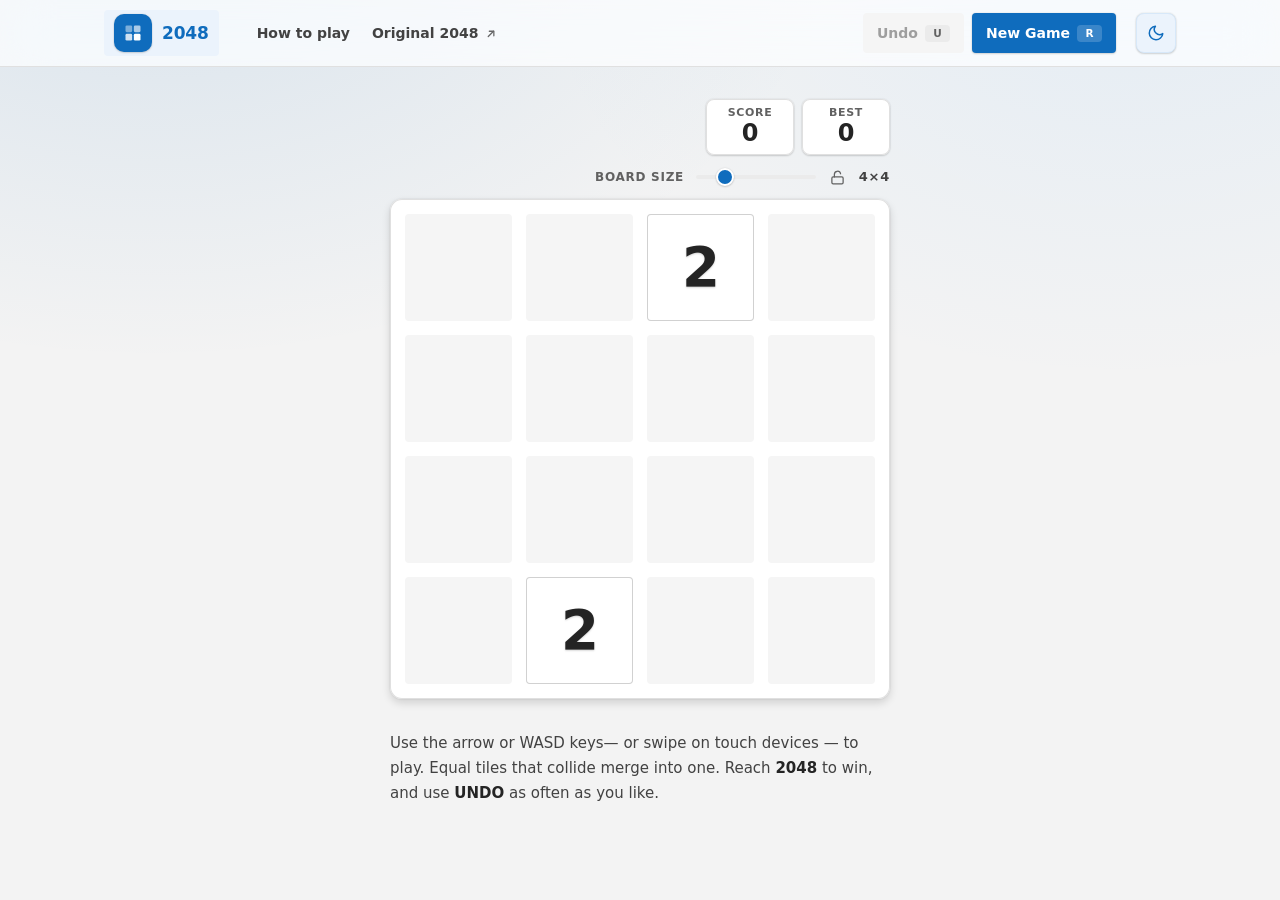
==== commit 4f2c4593: "Give the app bar a sliding tab highlight and move the scores back - the brand is just the glyph and " ====
--- a/index.html
+++ b/index.html
@@ -24,9 +24,11 @@
 
   <header class="appbar">
     <div class="appbar-inner">
-      <!-- The logo block: a two-by-two board glyph and the game's name, in the
-           same slot and shape as the brand cluster on the author's site. -->
-      <a class="brand" href="./index.html">
+      <span class="nav-pill" aria-hidden="true"></span>
+
+      <!-- The logo block: a two-by-two board glyph and the game's name, marked
+           as the current page so the bar's sliding highlight sits behind it. -->
+      <a class="brand" href="./index.html" aria-current="page">
         <span class="brand-mark" aria-hidden="true">
           <svg viewBox="0 0 24 24" focusable="false">
             <rect x="3" y="3" width="8" height="8" rx="1.6" opacity=".45"></rect>
@@ -35,28 +37,21 @@
             <rect x="13" y="13" width="8" height="8" rx="1.6"></rect>
           </svg>
         </span>
-        <span class="brand-text">
-          <span class="brand-name">2048</span>
-          <span class="brand-sub">Unlimited undo &middot; 3&times;3&ndash;8&times;8</span>
-        </span>
+        <span class="brand-name">2048</span>
       </a>
 
       <!-- The two links that used to sit at the bottom of the page. -->
       <nav class="nav" aria-label="Pages">
         <a class="nav-link" href="./how.html">How to play</a>
-        <a class="nav-link" href="https://github.com/gabrielecirulli/2048" rel="noopener" target="_blank">Inspired by 2048</a>
+        <a class="nav-link" href="https://github.com/gabrielecirulli/2048" rel="noopener" target="_blank">Original 2048<svg class="icon-link" viewBox="0 0 20 20" aria-hidden="true" focusable="false"><path d="M7.5 15 15 7.5"></path><path d="M9 7.5h6.5V14"></path></svg></a>
       </nav>
 
-      <!-- Undo, New Game, score and best, on one line. New Game stays first in
-           the DOM because KeyboardInputManager binds the first .restart-button
-           to restart; CSS order puts Undo to its left. -->
+      <!-- Undo and New Game, on one line. New Game stays first in the DOM
+           because KeyboardInputManager binds the first .restart-button to
+           restart; CSS order puts Undo to its left. -->
       <div class="appbar-actions">
         <a class="restart-button">New Game <span class="key-hint">R</span></a>
         <a class="restart-button undo-button disabled">Undo <span class="key-hint">U</span></a>
-        <div class="scores-container">
-          <div class="score-container">0</div>
-          <div class="best-container">0</div>
-        </div>
       </div>
 
       <button class="theme-toggle" type="button" aria-label="Switch to dark mode">
@@ -72,6 +67,12 @@
   </header>
 
   <main class="container" id="game">
+    <!-- Score and best: back above the board, right-aligned over the size row. -->
+    <div class="scores-container">
+      <div class="score-container">0</div>
+      <div class="best-container">0</div>
+    </div>
+
     <div class="game-area">
       <div class="board-size">
         <label for="board-size-slider">Board size</label>
@@ -136,6 +137,7 @@
   </main>
 
   <script src="js/theme_manager.js"></script>
+  <script src="js/nav_pill.js"></script>
   <script src="js/keyboard_input_manager.js"></script>
   <script src="js/html_actuator.js"></script>
   <script src="js/grid.js"></script>
--- a/style/main.css
+++ b/style/main.css
@@ -344,6 +344,7 @@
 }
 
 .appbar-inner {
+  position: relative;
   display: flex;
   align-items: center;
   gap: 20px;
@@ -353,18 +354,51 @@
   box-sizing: border-box;
 }
 
+/* One highlight for the whole bar. It slides between the brand and the nav
+   links (see js/nav_pill.js), so the current page reads as a selected tab
+   rather than as a permanently tinted label. */
+.nav-pill {
+  position: absolute;
+  top: 0;
+  left: 0;
+  z-index: 0;
+  width: 0;
+  height: 0;
+  border-radius: var(--radius-control);
+  background: var(--brand-tint);
+  opacity: 0;
+  pointer-events: none;
+  will-change: transform;
+  transition:
+    transform var(--dur-normal) var(--ease-standard),
+    width var(--dur-normal) var(--ease-standard),
+    height var(--dur-normal) var(--ease-standard),
+    opacity var(--dur-fast) linear;
+}
+
+/* Everything that can sit on the highlight paints above it. */
+.brand,
+.nav,
+.appbar-actions,
+.theme-toggle {
+  position: relative;
+  z-index: 1;
+}
+
 .brand {
   display: inline-flex;
   align-items: center;
   gap: 10px;
   flex: none;
+  padding: 4px 10px;
+  border-radius: var(--radius-control);
   color: var(--fg-1);
   text-decoration: none;
 }
 
 .brand:hover { color: var(--fg-1); }
 
-/* A two-by-two board glyph in the slot the site gives its avatar square. */
+/* A two-by-two board glyph, filled like the site's avatar square. */
 .brand-mark {
   display: inline-flex;
   align-items: center;
@@ -373,29 +407,24 @@
   width: 38px;
   height: 38px;
   border-radius: 10px;
-  background: var(--brand-tint);
-  color: var(--brand-bg);
-  box-shadow: inset 0 0 0 1px var(--brand-tint-strong);
+  background: var(--brand-bg);
+  color: var(--on-brand);
+  box-shadow: var(--shadow-2);
 }
 
 .brand-mark svg { display: block; width: 20px; height: 20px; fill: currentColor; }
-
-.brand-text { display: flex; flex-direction: column; min-width: 0; }
 
 .brand-name {
   font-family: var(--font-display);
-  font-size: 16px;
+  font-size: 17px;
   font-weight: 600;
   line-height: 1.2;
   letter-spacing: -0.01em;
 }
 
-.brand-sub {
-  color: var(--fg-3);
-  font-size: 11.5px;
-  line-height: 1.35;
-  white-space: nowrap;
-}
+/* The game page marks the brand as the current page, so the wordmark picks up
+   the brand colour while the highlight sits behind it. */
+.brand[aria-current="page"] .brand-name { color: var(--brand); }
 
 .nav {
   display: flex;
@@ -407,6 +436,7 @@
 .nav-link {
   display: inline-flex;
   align-items: center;
+  gap: 4px;
   height: 34px;
   padding: 0 10px;
   border-radius: var(--radius-control);
@@ -415,14 +445,27 @@
   font-weight: 600;
   text-decoration: none;
   white-space: nowrap;
-  transition: background var(--dur-fast) var(--ease-standard),
-    color var(--dur-fast) var(--ease-standard);
-}
-
-.nav-link:hover { background: var(--bg-subtle); color: var(--fg-1); }
-.nav-link[aria-current="page"] { background: var(--brand-tint); color: var(--brand); }
-
-/* Undo, New Game, score and best share one line on the right of the bar. */
+  transition: color var(--dur-fast) var(--ease-standard);
+}
+
+/* The moving highlight carries the background, so the label only changes
+   colour and the hover and current-page states look the same. */
+.nav-link:hover,
+.nav-link[aria-current="page"] { color: var(--brand); }
+
+.nav-link .icon-link {
+  width: 14px;
+  height: 14px;
+  margin-left: 1px;
+  fill: none;
+  stroke: currentColor;
+  stroke-width: 1.8;
+  stroke-linecap: round;
+  stroke-linejoin: round;
+  opacity: 0.8;
+}
+
+/* Undo and New Game share one line on the right of the bar. */
 .appbar-actions {
   display: flex;
   align-items: center;
@@ -430,33 +473,34 @@
   margin-left: auto;
 }
 
+/* Score and best: back above the board, right-aligned over the size row. */
 .scores-container {
   display: flex;
   align-items: center;
+  justify-content: flex-end;
   gap: 8px;
-  order: 3;
-  margin-left: 4px;
-}
-
-/* Compact score cards: the same surface treatment as before, sized for the
-   bar. The label is generated as ::after and the card is a reversed column,
-   so the label lands above the number without new markup. */
+  margin-bottom: 12px;
+}
+
+/* The surface cards from before. The label is generated as ::after and the
+   card is a reversed column, so the label lands above the number without new
+   markup. */
 .score-container, .best-container {
   position: relative;
   display: inline-flex;
   flex-direction: column-reverse;
   align-items: center;
   justify-content: center;
-  gap: 1px;
+  gap: 2px;
   box-sizing: border-box;
-  min-width: 68px;
-  height: 40px;
-  padding: 2px 10px;
+  min-width: 88px;
+  height: 56px;
+  padding: 4px 16px;
   background: var(--box-bg);
   border-radius: var(--radius-card);
   box-shadow: inset 0 0 0 1px var(--stroke-1), var(--shadow-2);
   color: var(--fg-1);
-  font-size: 17px;
+  font-size: 24px;
   font-weight: 600;
   font-variant-numeric: tabular-nums;
   line-height: 1.1;
@@ -465,23 +509,23 @@
 
 .score-container:after, .best-container:after {
   text-transform: uppercase;
-  font-size: 9px;
-  font-weight: 700;
+  font-size: 11px;
+  font-weight: 600;
   line-height: 1;
-  letter-spacing: 0.08em;
+  letter-spacing: 0.06em;
   color: var(--box-label);
 }
 
 .score-container:after { content: "Score"; }
 .best-container:after  { content: "Best"; }
 
-/* The gain rises out of the chip and clears the bar. */
+/* The gain rises out of the score card. */
 .score-container .score-addition, .best-container .score-addition {
   position: absolute;
-  right: 10px;
-  top: 6px;
-  font-size: 13px;
-  line-height: 13px;
+  right: 30px;
+  top: 25px;
+  font-size: 20px;
+  line-height: 20px;
   font-weight: 700;
   color: var(--gain-ink);
   z-index: 100;
@@ -493,18 +537,18 @@
   animation-fill-mode: both;
 }
 
-/* Floating "+4" that rises out of the score chip */
+/* Floating "+4" that rises out of the score card */
 @-webkit-keyframes move-up {
-  0%   { top: 6px;   opacity: 1; }
-  100% { top: -26px; opacity: 0; }
+  0%   { top: 25px;  opacity: 1; }
+  100% { top: -40px; opacity: 0; }
 }
 @-moz-keyframes move-up {
-  0%   { top: 6px;   opacity: 1; }
-  100% { top: -26px; opacity: 0; }
+  0%   { top: 25px;  opacity: 1; }
+  100% { top: -40px; opacity: 0; }
 }
 @keyframes move-up {
-  0%   { top: 6px;   opacity: 1; }
-  100% { top: -26px; opacity: 0; }
+  0%   { top: 25px;  opacity: 1; }
+  100% { top: -40px; opacity: 0; }
 }
 
 /* ------------------------------------------------------------------
@@ -1190,7 +1234,6 @@
   }
 
   .brand { order: 1; }
-  .brand-sub { display: none; }
 
   .theme-toggle {
     order: 2;
@@ -1214,9 +1257,8 @@
     order: 4;
     flex-basis: 100%;
     margin-left: 0;
+    justify-content: flex-end;
   }
-
-  .scores-container { margin-left: auto; }
 }
 
 @media screen and (max-width: 520px) {
@@ -1242,18 +1284,18 @@
   .key-hint { display: none; }
 
   .scores-container {
-    margin-left: auto;
     gap: 6px;
+    margin-bottom: 10px;
   }
 
   .score-container, .best-container {
-    min-width: 56px;
-    height: 36px;
-    padding: 1px 8px;
-    font-size: 15px;
+    min-width: 76px;
+    height: 50px;
+    padding: 2px 12px;
+    font-size: 20px;
   }
 
-  .score-container:after, .best-container:after { font-size: 8px; }
+  .score-container:after, .best-container:after { font-size: 10px; }
 
   :root {
     --board-size: 280px;
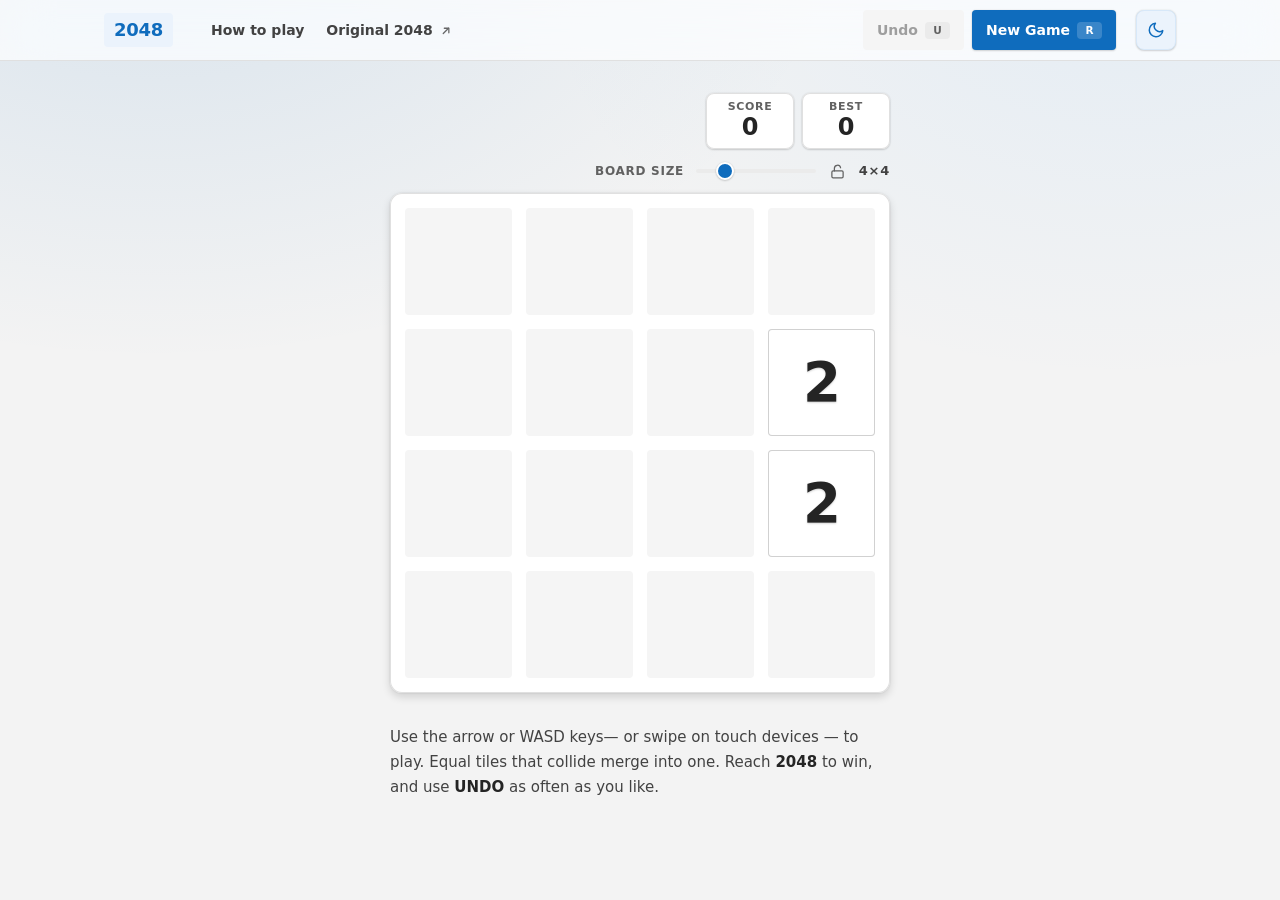
==== commit 2fd1ba2b: "Keep only the wordmark in the brand, and unify hover states - the app bar's brand is the wordmark "2" ====
--- a/index.html
+++ b/index.html
@@ -26,17 +26,9 @@
     <div class="appbar-inner">
       <span class="nav-pill" aria-hidden="true"></span>
 
-      <!-- The logo block: a two-by-two board glyph and the game's name, marked
-           as the current page so the bar's sliding highlight sits behind it. -->
+      <!-- The logo slot: the wordmark alone, marked as the current page so the
+           bar's sliding highlight sits behind it. -->
       <a class="brand" href="./index.html" aria-current="page">
-        <span class="brand-mark" aria-hidden="true">
-          <svg viewBox="0 0 24 24" focusable="false">
-            <rect x="3" y="3" width="8" height="8" rx="1.6" opacity=".45"></rect>
-            <rect x="13" y="3" width="8" height="8" rx="1.6" opacity=".65"></rect>
-            <rect x="3" y="13" width="8" height="8" rx="1.6" opacity=".8"></rect>
-            <rect x="13" y="13" width="8" height="8" rx="1.6"></rect>
-          </svg>
-        </span>
         <span class="brand-name">2048</span>
       </a>
 
--- a/style/main.css
+++ b/style/main.css
@@ -297,6 +297,7 @@
   transition: transform var(--dur-normal) var(--ease-standard);
 }
 
+.skip-link:hover { color: var(--on-brand); }
 .skip-link:focus-visible { transform: none; }
 
 /* The game column: one board wide, centred under the app bar. */
@@ -385,12 +386,13 @@
   z-index: 1;
 }
 
+/* The wordmark, and nothing else: the site's brand slot without an avatar. */
 .brand {
   display: inline-flex;
   align-items: center;
-  gap: 10px;
   flex: none;
-  padding: 4px 10px;
+  height: 34px;
+  padding: 0 10px;
   border-radius: var(--radius-control);
   color: var(--fg-1);
   text-decoration: none;
@@ -398,28 +400,12 @@
 
 .brand:hover { color: var(--fg-1); }
 
-/* A two-by-two board glyph, filled like the site's avatar square. */
-.brand-mark {
-  display: inline-flex;
-  align-items: center;
-  justify-content: center;
-  flex: none;
-  width: 38px;
-  height: 38px;
-  border-radius: 10px;
-  background: var(--brand-bg);
-  color: var(--on-brand);
-  box-shadow: var(--shadow-2);
-}
-
-.brand-mark svg { display: block; width: 20px; height: 20px; fill: currentColor; }
-
 .brand-name {
   font-family: var(--font-display);
-  font-size: 17px;
+  font-size: 18px;
   font-weight: 600;
   line-height: 1.2;
-  letter-spacing: -0.01em;
+  letter-spacing: -0.015em;
 }
 
 /* The game page marks the brand as the current page, so the wordmark picks up
@@ -448,10 +434,12 @@
   transition: color var(--dur-fast) var(--ease-standard);
 }
 
-/* The moving highlight carries the background, so the label only changes
-   colour and the hover and current-page states look the same. */
-.nav-link:hover,
-.nav-link[aria-current="page"] { color: var(--brand); }
+/* Hover and current-page colours follow the site's nav: a hovered link steps
+   up to --fg-1, the current page keeps the brand colour. The sliding
+   highlight is what makes the hover obvious. */
+.nav-link:hover { color: var(--fg-1); }
+.nav-link[aria-current="page"],
+.nav-link[aria-current="page"]:hover { color: var(--brand); }
 
 .nav-link .icon-link {
   width: 14px;
@@ -874,8 +862,15 @@
     transform var(--dur-fast) var(--ease-standard);
 }
 
-.game-container .game-message a:hover { background: var(--brand-bg-hover); }
-.game-container .game-message a:active { background: var(--brand-bg-pressed); transform: translateY(1px); }
+.game-container .game-message a:hover {
+  background: var(--brand-bg-hover);
+  color: var(--on-brand);
+}
+.game-container .game-message a:active {
+  background: var(--brand-bg-pressed);
+  color: var(--on-brand);
+  transform: translateY(1px);
+}
 
 .game-container .game-message a.keep-playing-button { display: none; }
 
@@ -895,8 +890,14 @@
   color: var(--fg-1);
   box-shadow: inset 0 0 0 1px var(--stroke-2), var(--shadow-2);
 }
-.game-container .game-message.game-won .retry-button:hover { background: var(--bg-subtle); }
-.game-container .game-message.game-won .retry-button:active { background: var(--bg-subtle-hover); }
+.game-container .game-message.game-won .retry-button:hover {
+  background: var(--bg-subtle);
+  color: var(--fg-1);
+}
+.game-container .game-message.game-won .retry-button:active {
+  background: var(--bg-subtle-hover);
+  color: var(--fg-1);
+}
 
 .game-area { position: relative; }
 
@@ -975,8 +976,16 @@
     transform var(--dur-fast) var(--ease-standard);
 }
 
-.confirm-message a:hover { background: var(--bg-subtle); }
-.confirm-message a:active { background: var(--bg-subtle-hover); transform: translateY(1px); }
+/* Every interactive element names its own hover ink. The generic `a:hover`
+   below would otherwise win on specificity and repaint a button's label in
+   the link colour — on the primary fill that is the same blue as the
+   background, which is how the New Game label once disappeared. */
+.confirm-message a:hover { background: var(--bg-subtle); color: var(--fg-1); }
+.confirm-message a:active {
+  background: var(--bg-subtle-hover);
+  color: var(--fg-1);
+  transform: translateY(1px);
+}
 
 /* OK commits the destructive action, so it is the primary button; Cancel
    keeps the resting style above. */
@@ -989,10 +998,16 @@
 }
 
 .confirm-message .size-change-confirm-button:hover,
-.confirm-message .restart-confirm-button:hover { background: var(--brand-bg-hover); }
+.confirm-message .restart-confirm-button:hover {
+  background: var(--brand-bg-hover);
+  color: var(--on-brand);
+}
 
 .confirm-message .size-change-confirm-button:active,
-.confirm-message .restart-confirm-button:active { background: var(--brand-bg-pressed); }
+.confirm-message .restart-confirm-button:active {
+  background: var(--brand-bg-pressed);
+  color: var(--on-brand);
+}
 
 /* ------------------------------------------------------------------
    App bar actions
@@ -1022,8 +1037,15 @@
     transform var(--dur-fast) var(--ease-standard);
 }
 
-.restart-button:hover { background: var(--brand-bg-hover); }
-.restart-button:active { background: var(--brand-bg-pressed); transform: translateY(1px); }
+.restart-button:hover {
+  background: var(--brand-bg-hover);
+  color: var(--button-ink);
+}
+.restart-button:active {
+  background: var(--brand-bg-pressed);
+  color: var(--button-ink);
+  transform: translateY(1px);
+}
 
 /* Undo is the secondary action: a resting surface with a stroke. */
 .undo-button {
@@ -1033,8 +1055,8 @@
   box-shadow: inset 0 0 0 1px var(--stroke-2), var(--shadow-2);
 }
 
-.undo-button:hover { background: var(--bg-subtle); }
-.undo-button:active { background: var(--bg-subtle-hover); }
+.undo-button:hover { background: var(--bg-subtle); color: var(--fg-1); }
+.undo-button:active { background: var(--bg-subtle-hover); color: var(--fg-1); }
 
 /* The [R] / [U] hints, drawn as chips rather than as bracket text. */
 .key-hint {
@@ -1270,7 +1292,7 @@
 
   .page-title { font-size: 30px; }
 
-  .brand-name { font-size: 15px; }
+  .brand-name { font-size: 16px; }
 
   .theme-toggle { width: 36px; height: 36px; }
 
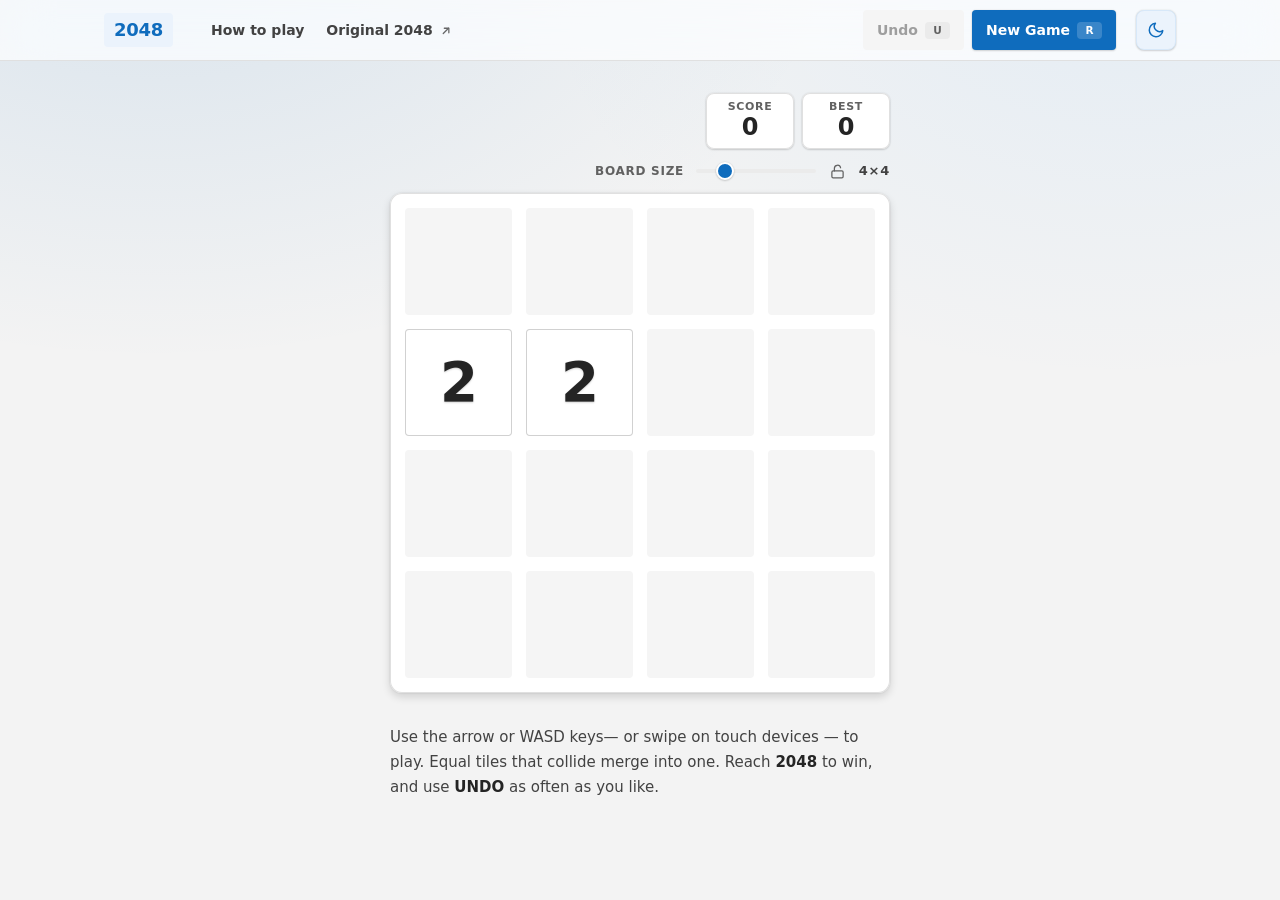
==== commit 8dd61cd9: "Replace the tab icon with the Fluent 2 brand tile and shorten the titles" ====
--- a/index.html
+++ b/index.html
@@ -2,10 +2,10 @@
 <html lang="en">
 <head>
   <meta charset="utf-8">
-  <title>2048 Game Undo and adjustable board</title>
+  <title>2048 Game</title>
   <meta name="description" content="The classic 2048 puzzle game with an unlimited undo option, an adjustable board from 3x3 to 8x8, night mode, and automatic session saving. Play with the arrow keys, WASD, or swipe on mobile.">
   <link href="style/main.css" rel="stylesheet" type="text/css">
-  <link rel="shortcut icon" href="favicon.ico">
+  <link rel="icon" href="favicon.ico" sizes="any">
   <meta name="apple-mobile-web-app-capable" content="yes">
   <meta name="apple-mobile-web-app-status-bar-style" content="black">
   <meta name="HandheldFriendly" content="True">
